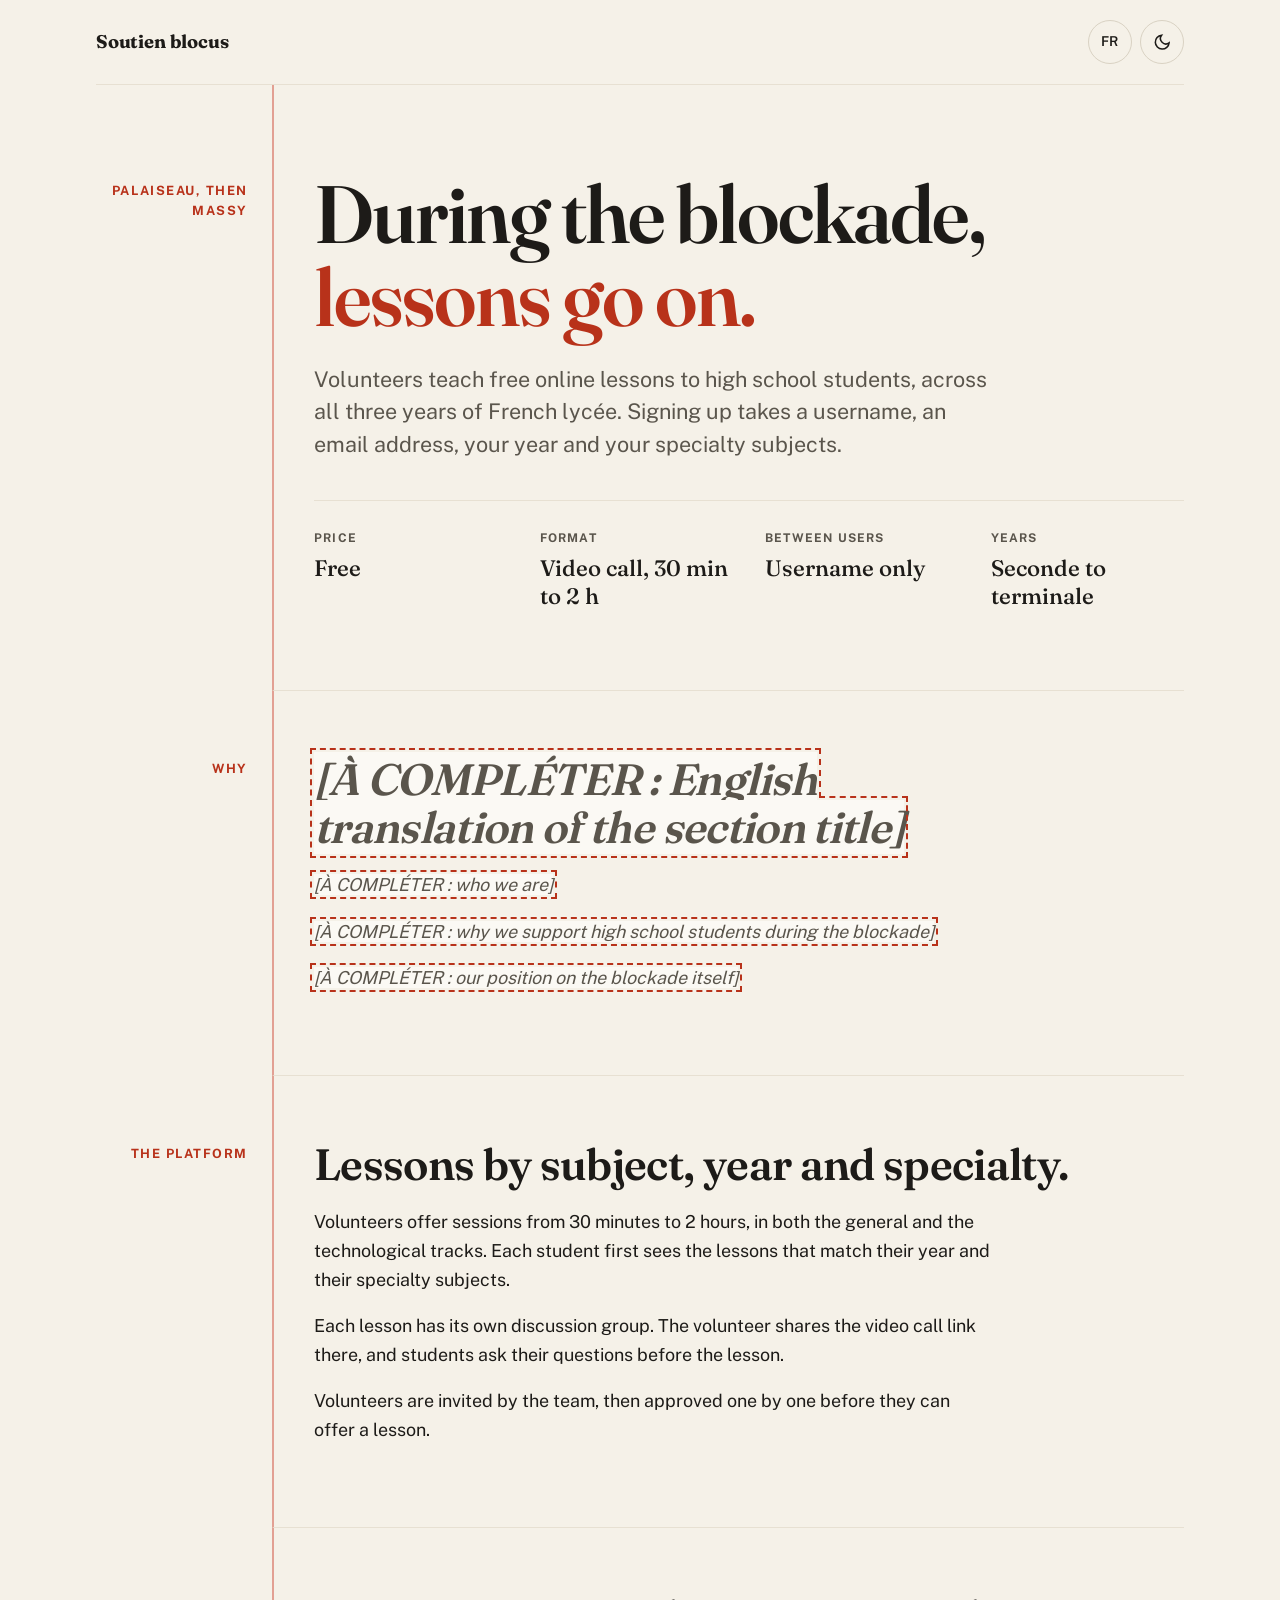
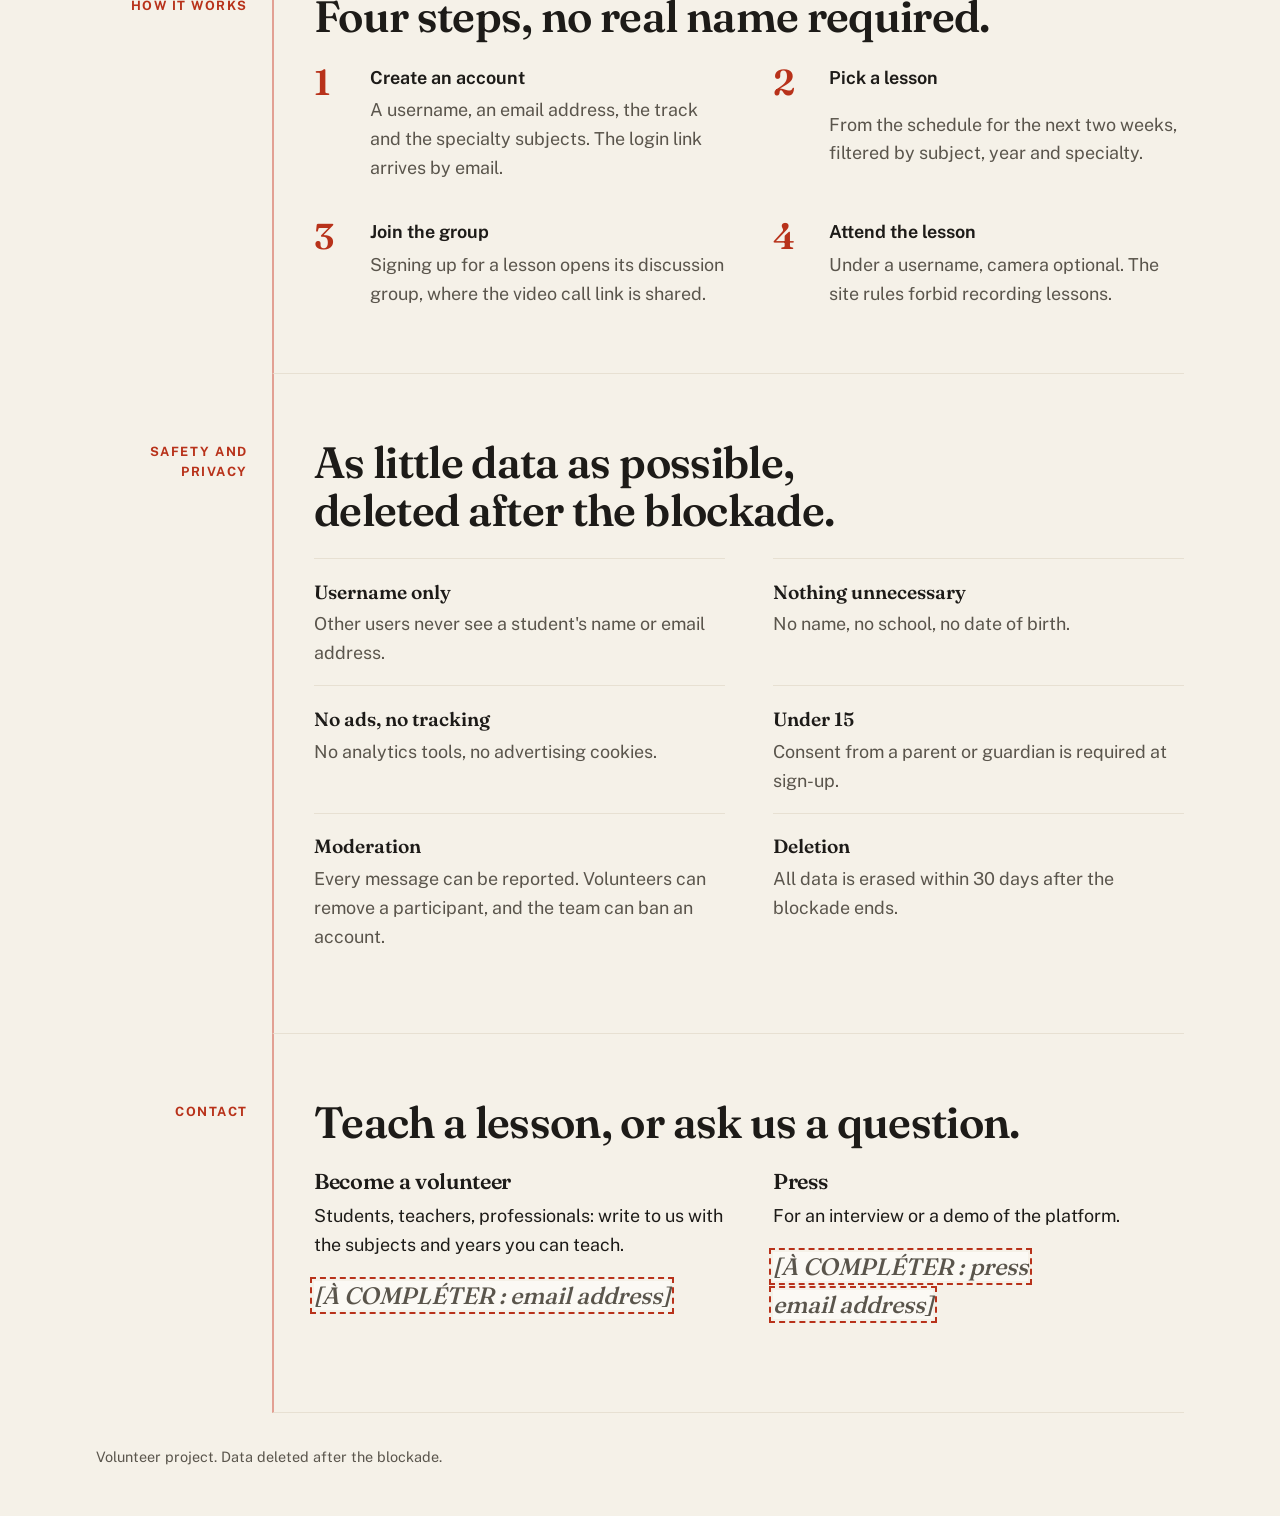
==== en/index.html @ eb9a7df7 "Vitrine : page d'accueil du soutien aux lycéens Co-Authored-By: Claude Opus 5.5 <noreply@anthropic.c" ====
<!doctype html>
<html lang="en">
<head>
  <meta charset="utf-8">
  <meta name="viewport" content="width=device-width, initial-scale=1">
  <meta name="color-scheme" content="light dark">
  <title>Soutien blocus · Free lessons for high school students</title>
  <meta name="description" content="Volunteers teach free online lessons to high school students during the school blockade.">
  <meta property="og:type" content="website">
  <meta property="og:title" content="During the blockade, lessons go on">
  <meta property="og:description" content="Volunteers teach free online lessons to high school students. Anonymous between users, no unnecessary data.">
  <meta property="og:locale" content="en_GB">
  <meta property="og:image" content="https://soutienlyceeblocus.github.io/cours-distanciel/og-en.png">
  <meta property="og:url" content="https://soutienlyceeblocus.github.io/cours-distanciel/en/index.html">
  <meta property="og:image:width" content="1200">
  <meta property="og:image:height" content="630">
  <meta property="og:image:alt" content="During the blockade, lessons go on. Free online lessons, anonymous between users.">
  <meta name="twitter:card" content="summary_large_image">
  <link rel="icon" href="../favicon.svg" type="image/svg+xml">
  <script src="../theme.js"></script>
  <link rel="stylesheet" href="../style.css">
  <link rel="alternate" hreflang="fr" href="../index.html">
</head>
<body>
  <a class="evitement" href="#contenu">Skip to content</a>
  <div class="page">
    <header class="entete">
      <a class="marque" href="index.html">Soutien blocus</a>
      <div class="outils">
        <a class="langue" href="../index.html" hreflang="fr" lang="fr" aria-label="Version française">FR</a>
        <button class="bouton-theme" id="bouton-theme" type="button" aria-pressed="false" aria-label="Dark theme" hidden>
          <svg class="icone-lune" viewBox="0 0 24 24" fill="none" stroke="currentColor" stroke-width="2" aria-hidden="true"><path d="M21 12.8A9 9 0 1 1 11.2 3a7 7 0 0 0 9.8 9.8z"/></svg>
          <svg class="icone-soleil" viewBox="0 0 24 24" fill="none" stroke="currentColor" stroke-width="2" aria-hidden="true"><circle cx="12" cy="12" r="4.5"/><path d="M12 1.5v3M12 19.5v3M1.5 12h3M19.5 12h3M4.6 4.6l2.1 2.1M17.3 17.3l2.1 2.1M4.6 19.4l2.1-2.1M17.3 6.7l2.1-2.1"/></svg>
        </button>
      </div>
    </header>

    <main id="contenu">
      <section class="bloc ouverture" aria-labelledby="titre">
        <p class="bloc__marge">Palaiseau, then Massy</p>
        <div class="bloc__contenu">
          <h1 id="titre">During the blockade, <em>lessons go on.</em></h1>
          <p class="chapeau">Volunteers teach free online lessons to high school students, across all three years of French lycée. Signing up takes a username, an email address, your year and your specialty subjects.</p>
          <dl class="faits">
            <div><dt>Price</dt><dd>Free</dd></div>
            <div><dt>Format</dt><dd>Video call, 30&nbsp;min to 2&nbsp;h</dd></div>
            <div><dt>Between users</dt><dd>Username only</dd></div>
            <div><dt>Years</dt><dd>Seconde to terminale</dd></div>
          </dl>
        </div>
      </section>

      <section class="bloc" id="pourquoi" aria-labelledby="titre-pourquoi">
        <p class="bloc__marge">Why</p>
        <div class="bloc__contenu">
          <h2 id="titre-pourquoi"><span class="a-completer">[À COMPLÉTER : English translation of the section title]</span></h2>
          <p><span class="a-completer">[À COMPLÉTER : who we are]</span></p>
          <p><span class="a-completer">[À COMPLÉTER : why we support high school students during the blockade]</span></p>
          <p><span class="a-completer">[À COMPLÉTER : our position on the blockade itself]</span></p>
        </div>
      </section>

      <section class="bloc" id="plateforme" aria-labelledby="titre-plateforme">
        <p class="bloc__marge">The platform</p>
        <div class="bloc__contenu">
          <h2 id="titre-plateforme">Lessons by subject, year and specialty.</h2>
          <p>Volunteers offer sessions from 30&nbsp;minutes to 2&nbsp;hours, in both the general and the technological tracks. Each student first sees the lessons that match their year and their specialty subjects.</p>
          <p>Each lesson has its own discussion group. The volunteer shares the video call link there, and students ask their questions before the lesson.</p>
          <p>Volunteers are invited by the team, then approved one by one before they can offer a lesson.</p>
        </div>
      </section>

      <section class="bloc" id="fonctionnement" aria-labelledby="titre-fonctionnement">
        <p class="bloc__marge">How it works</p>
        <div class="bloc__contenu">
          <h2 id="titre-fonctionnement">Four steps, no real name required.</h2>
          <ol class="etapes">
            <li><strong>Create an account</strong><span>A username, an email address, the track and the specialty subjects. The login link arrives by email.</span></li>
            <li><strong>Pick a lesson</strong><span>From the schedule for the next two weeks, filtered by subject, year and specialty.</span></li>
            <li><strong>Join the group</strong><span>Signing up for a lesson opens its discussion group, where the video call link is shared.</span></li>
            <li><strong>Attend the lesson</strong><span>Under a username, camera optional. The site rules forbid recording lessons.</span></li>
          </ol>
        </div>
      </section>

      <section class="bloc" id="securite" aria-labelledby="titre-securite">
        <p class="bloc__marge">Safety and privacy</p>
        <div class="bloc__contenu">
          <h2 id="titre-securite">As little data as possible, deleted after the blockade.</h2>
          <ul class="garanties">
            <li><strong>Username only</strong><span>Other users never see a student's name or email address.</span></li>
            <li><strong>Nothing unnecessary</strong><span>No name, no school, no date of birth.</span></li>
            <li><strong>No ads, no tracking</strong><span>No analytics tools, no advertising cookies.</span></li>
            <li><strong>Under 15</strong><span>Consent from a parent or guardian is required at sign-up.</span></li>
            <li><strong>Moderation</strong><span>Every message can be reported. Volunteers can remove a participant, and the team can ban an account.</span></li>
            <li><strong>Deletion</strong><span>All data is erased within 30&nbsp;days after the blockade ends.</span></li>
          </ul>
        </div>
      </section>

      <section class="bloc" id="contact" aria-labelledby="titre-contact">
        <p class="bloc__marge">Contact</p>
        <div class="bloc__contenu">
          <h2 id="titre-contact">Teach a lesson, or ask us a question.</h2>
          <div class="contacts">
            <div>
              <h3>Become a volunteer</h3>
              <p>Students, teachers, professionals: write to us with the subjects and years you can teach.</p>
              <p class="courriel"><span class="a-completer">[À COMPLÉTER : email address]</span></p>
            </div>
            <div>
              <h3>Press</h3>
              <p>For an interview or a demo of the platform.</p>
              <p class="courriel"><span class="a-completer">[À COMPLÉTER : press email address]</span></p>
            </div>
          </div>
        </div>
      </section>
    </main>

    <footer class="pied">
      <p>Volunteer project. Data deleted after the blockade.</p>
      <div class="acces" hidden>
        <a class="bouton" href="../inscription/index.html">Sign up</a>
        <a class="bouton bouton--discret" href="../lien-perdu/index.html">I already have a personal link</a>
      </div>
    </footer>
  </div>
</body>
</html>
---- style.css ----
/* Vitrine et plateforme : feuille commune.
   Couleurs uniquement par variables, définies dans les trois blocs de thème ci-dessous. */

@font-face {
  font-family: "Fraunces";
  src: url("fonts/fraunces.woff2") format("woff2");
  font-weight: 100 900;
  font-style: normal;
  font-display: swap;
}

@font-face {
  font-family: "Public Sans";
  src: url("fonts/public-sans.woff2") format("woff2");
  font-weight: 100 900;
  font-style: normal;
  font-display: swap;
}

/* Thème clair : papier et stylo rouge */
:root {
  color-scheme: light dark;
  --fond: #f5f1e8;
  --fond-carte: #fbf9f4;
  --texte: #1d1b18;
  --texte-doux: #5a554c;
  --accent: #b8321a;
  --accent-texte: #ffffff;
  --bordure: #d9d2c3;
  --trait: #e7e0d2;
  --marge: #e2a093;
  --focus: #1d4ed8;

  --police-titre: "Fraunces", ui-serif, Georgia, "Times New Roman", serif;
  --police-texte: "Public Sans", system-ui, -apple-system, "Segoe UI", Roboto, sans-serif;
  --largeur: 74rem;
  --gouttiere: clamp(1rem, 4vw, 3rem);
  --colonne-marge: 11rem;
}

/* Thème sombre : suit le système sauf choix explicite du thème clair */
@media (prefers-color-scheme: dark) {
  :root:not([data-theme="clair"]) {
    --fond: #151412;
    --fond-carte: #1d1c19;
    --texte: #ede8de;
    --texte-doux: #a9a296;
    --accent: #ff7a5c;
    --accent-texte: #1a0d08;
    --bordure: #3a362f;
    --trait: #2a2824;
    --marge: #6b2e24;
    --focus: #8ab4ff;
  }
}

:root[data-theme="sombre"] {
  --fond: #151412;
  --fond-carte: #1d1c19;
  --texte: #ede8de;
  --texte-doux: #a9a296;
  --accent: #ff7a5c;
  --accent-texte: #1a0d08;
  --bordure: #3a362f;
  --trait: #2a2824;
  --marge: #6b2e24;
  --focus: #8ab4ff;
}

:root[data-theme="clair"] {
  color-scheme: light;
}

:root[data-theme="sombre"] {
  color-scheme: dark;
}

/* Base */

*,
*::before,
*::after {
  box-sizing: border-box;
}

html {
  -webkit-text-size-adjust: 100%;
  text-size-adjust: 100%;
}

@media (prefers-reduced-motion: no-preference) {
  html {
    scroll-behavior: smooth;
  }
}

body {
  margin: 0;
  background: var(--fond);
  color: var(--texte);
  font-family: var(--police-texte);
  font-size: clamp(1rem, 0.96rem + 0.2vw, 1.125rem);
  line-height: 1.6;
  font-feature-settings: "kern";
  text-rendering: optimizeLegibility;
}

p,
li,
dd,
a {
  overflow-wrap: anywhere;
}

h1,
h2,
h3 {
  font-family: var(--police-titre);
  font-optical-sizing: auto;
  font-weight: 600;
  line-height: 1.1;
  letter-spacing: -0.015em;
  margin: 0;
  text-wrap: balance;
}

p {
  margin: 0 0 1em;
  max-width: 38em;
  text-wrap: pretty;
}

a {
  color: var(--accent);
  text-decoration-thickness: 1px;
  text-underline-offset: 0.2em;
}

a:hover {
  text-decoration-thickness: 2px;
}

:focus-visible {
  outline: 3px solid var(--focus);
  outline-offset: 3px;
  border-radius: 2px;
}

::selection {
  background: var(--accent);
  color: var(--accent-texte);
}

.evitement {
  position: absolute;
  left: var(--gouttiere);
  top: -4rem;
  padding: 0.5rem 1rem;
  background: var(--texte);
  color: var(--fond);
  z-index: 10;
}

.evitement:focus {
  top: 0.75rem;
}

.page {
  max-width: var(--largeur);
  margin: 0 auto;
  padding: 0 var(--gouttiere);
}

/* En-tête */

.entete {
  display: flex;
  align-items: center;
  justify-content: space-between;
  gap: 1rem;
  padding: 1.25rem 0;
  border-bottom: 1px solid var(--trait);
}

.marque {
  font-family: var(--police-titre);
  font-weight: 700;
  font-size: 1.15rem;
  letter-spacing: -0.01em;
  color: var(--texte);
  text-decoration: none;
}

.outils {
  display: flex;
  align-items: center;
  gap: 0.5rem;
}

.langue,
.bouton-theme {
  display: inline-flex;
  align-items: center;
  justify-content: center;
  min-width: 2.75rem;
  height: 2.75rem;
  padding: 0 0.75rem;
  border: 1px solid var(--bordure);
  border-radius: 999px;
  background: transparent;
  color: var(--texte);
  font: 600 0.85rem/1 var(--police-texte);
  letter-spacing: 0.04em;
  text-decoration: none;
  cursor: pointer;
}

.langue:hover,
.bouton-theme:hover {
  border-color: var(--texte);
}

.bouton-theme {
  padding: 0;
}

.bouton-theme svg {
  width: 1.15rem;
  height: 1.15rem;
}

.bouton-theme .icone-soleil {
  display: none;
}

.bouton-theme[aria-pressed="true"] .icone-soleil {
  display: block;
}

.bouton-theme[aria-pressed="true"] .icone-lune {
  display: none;
}

/* Sections en « copie double » : le titre dans la marge, le texte à droite du trait rouge */

.bloc {
  display: grid;
  grid-template-columns: 1fr;
}

.bloc__marge {
  padding-top: 2.5rem;
  color: var(--accent);
  font-size: 0.8rem;
  font-weight: 700;
  letter-spacing: 0.12em;
  text-transform: uppercase;
}

.bloc__contenu {
  padding: 0.75rem 0 2.75rem;
  border-bottom: 1px solid var(--trait);
}

@media (min-width: 56rem) {
  .bloc {
    grid-template-columns: var(--colonne-marge) 1fr;
  }

  .bloc__marge {
    padding: 4.25rem 1.5rem 0 0;
    text-align: right;
  }

  .bloc__contenu {
    padding: 4rem 0 4rem 2.5rem;
    border-left: 2px solid var(--marge);
  }
}

.bloc h2 {
  font-size: clamp(1.75rem, 1.3rem + 1.8vw, 2.75rem);
  margin-bottom: 1.25rem;
  max-width: 18em;
}

/* Ouverture */

.ouverture .bloc__contenu {
  padding-top: 1.5rem;
}

@media (min-width: 56rem) {
  .ouverture .bloc__contenu {
    padding-top: 5.5rem;
    padding-bottom: 5rem;
  }

  .ouverture .bloc__marge {
    padding-top: 6rem;
  }
}

.ouverture h1 {
  font-size: clamp(2.4rem, 1.4rem + 4.6vw, 5.25rem);
  line-height: 1.02;
  letter-spacing: -0.025em;
  max-width: 13em;
  margin-bottom: 1.5rem;
}

.ouverture h1 em {
  font-style: normal;
  color: var(--accent);
}

.chapeau {
  font-size: clamp(1.1rem, 1rem + 0.5vw, 1.35rem);
  line-height: 1.5;
  color: var(--texte-doux);
  max-width: 32em;
}

.faits {
  display: grid;
  grid-template-columns: repeat(2, minmax(0, 1fr));
  gap: 1.5rem 2rem;
  margin: 2.5rem 0 0;
  padding: 1.75rem 0 0;
  border-top: 1px solid var(--trait);
}

@media (min-width: 44rem) {
  .faits {
    grid-template-columns: repeat(4, minmax(0, 1fr));
  }
}

.faits dt {
  font-size: 0.75rem;
  font-weight: 700;
  letter-spacing: 0.1em;
  text-transform: uppercase;
  color: var(--texte-doux);
  margin-bottom: 0.35rem;
}

.faits dd {
  margin: 0;
  font-family: var(--police-titre);
  font-size: clamp(1.15rem, 1rem + 0.5vw, 1.4rem);
  font-weight: 500;
  line-height: 1.25;
}

/* Étapes */

.etapes {
  list-style: none;
  counter-reset: etape;
  margin: 1.5rem 0 0;
  padding: 0;
  display: grid;
  gap: 1.75rem;
}

@media (min-width: 44rem) {
  .etapes {
    grid-template-columns: repeat(2, minmax(0, 1fr));
    gap: 2.25rem 3rem;
  }
}

.etapes li {
  counter-increment: etape;
  display: grid;
  grid-template-columns: 2.75rem 1fr;
  gap: 0.25rem 0.75rem;
}

.etapes li::before {
  content: counter(etape);
  grid-row: span 2;
  font-family: var(--police-titre);
  font-size: 2.25rem;
  font-weight: 600;
  line-height: 1;
  color: var(--accent);
}

.etapes strong {
  display: block;
  font-weight: 650;
}

.etapes span {
  color: var(--texte-doux);
}

/* Garanties */

.garanties {
  list-style: none;
  margin: 1.5rem 0 0;
  padding: 0;
  display: grid;
  gap: 0;
}

@media (min-width: 44rem) {
  .garanties {
    grid-template-columns: repeat(2, minmax(0, 1fr));
    column-gap: 3rem;
  }
}

.garanties li {
  padding: 1.1rem 0;
  border-top: 1px solid var(--trait);
}

.garanties strong {
  display: block;
  font-family: var(--police-titre);
  font-size: 1.2rem;
  font-weight: 600;
  margin-bottom: 0.2rem;
}

.garanties span {
  color: var(--texte-doux);
}

/* Contact */

.contacts {
  display: grid;
  gap: 2rem;
  margin-top: 1.5rem;
}

@media (min-width: 44rem) {
  .contacts {
    grid-template-columns: repeat(2, minmax(0, 1fr));
    gap: 3rem;
  }
}

.contacts h3 {
  font-size: 1.35rem;
  margin-bottom: 0.5rem;
}

.courriel {
  font-family: var(--police-titre);
  font-size: clamp(1.15rem, 1rem + 0.6vw, 1.5rem);
  font-weight: 500;
}

/* Pied de page */

.pied {
  display: flex;
  flex-wrap: wrap;
  align-items: center;
  justify-content: space-between;
  gap: 1rem 2rem;
  padding: 2rem 0 3rem;
  color: var(--texte-doux);
  font-size: 0.9rem;
}

.pied p {
  margin: 0;
}

.acces {
  display: flex;
  flex-wrap: wrap;
  gap: 0.75rem;
}

.bouton {
  display: inline-flex;
  align-items: center;
  min-height: 2.75rem;
  padding: 0 1.25rem;
  border-radius: 999px;
  border: 1px solid var(--accent);
  background: var(--accent);
  color: var(--accent-texte);
  font-weight: 650;
  text-decoration: none;
}

.bouton--discret {
  background: transparent;
  color: var(--accent);
}

/* Texte provisoire, à remplacer avant publication */

.a-completer {
  outline: 2px dashed var(--accent);
  outline-offset: 2px;
  background: var(--fond-carte);
  color: var(--texte-doux);
  font-style: italic;
}

[hidden] {
  display: none !important;
}
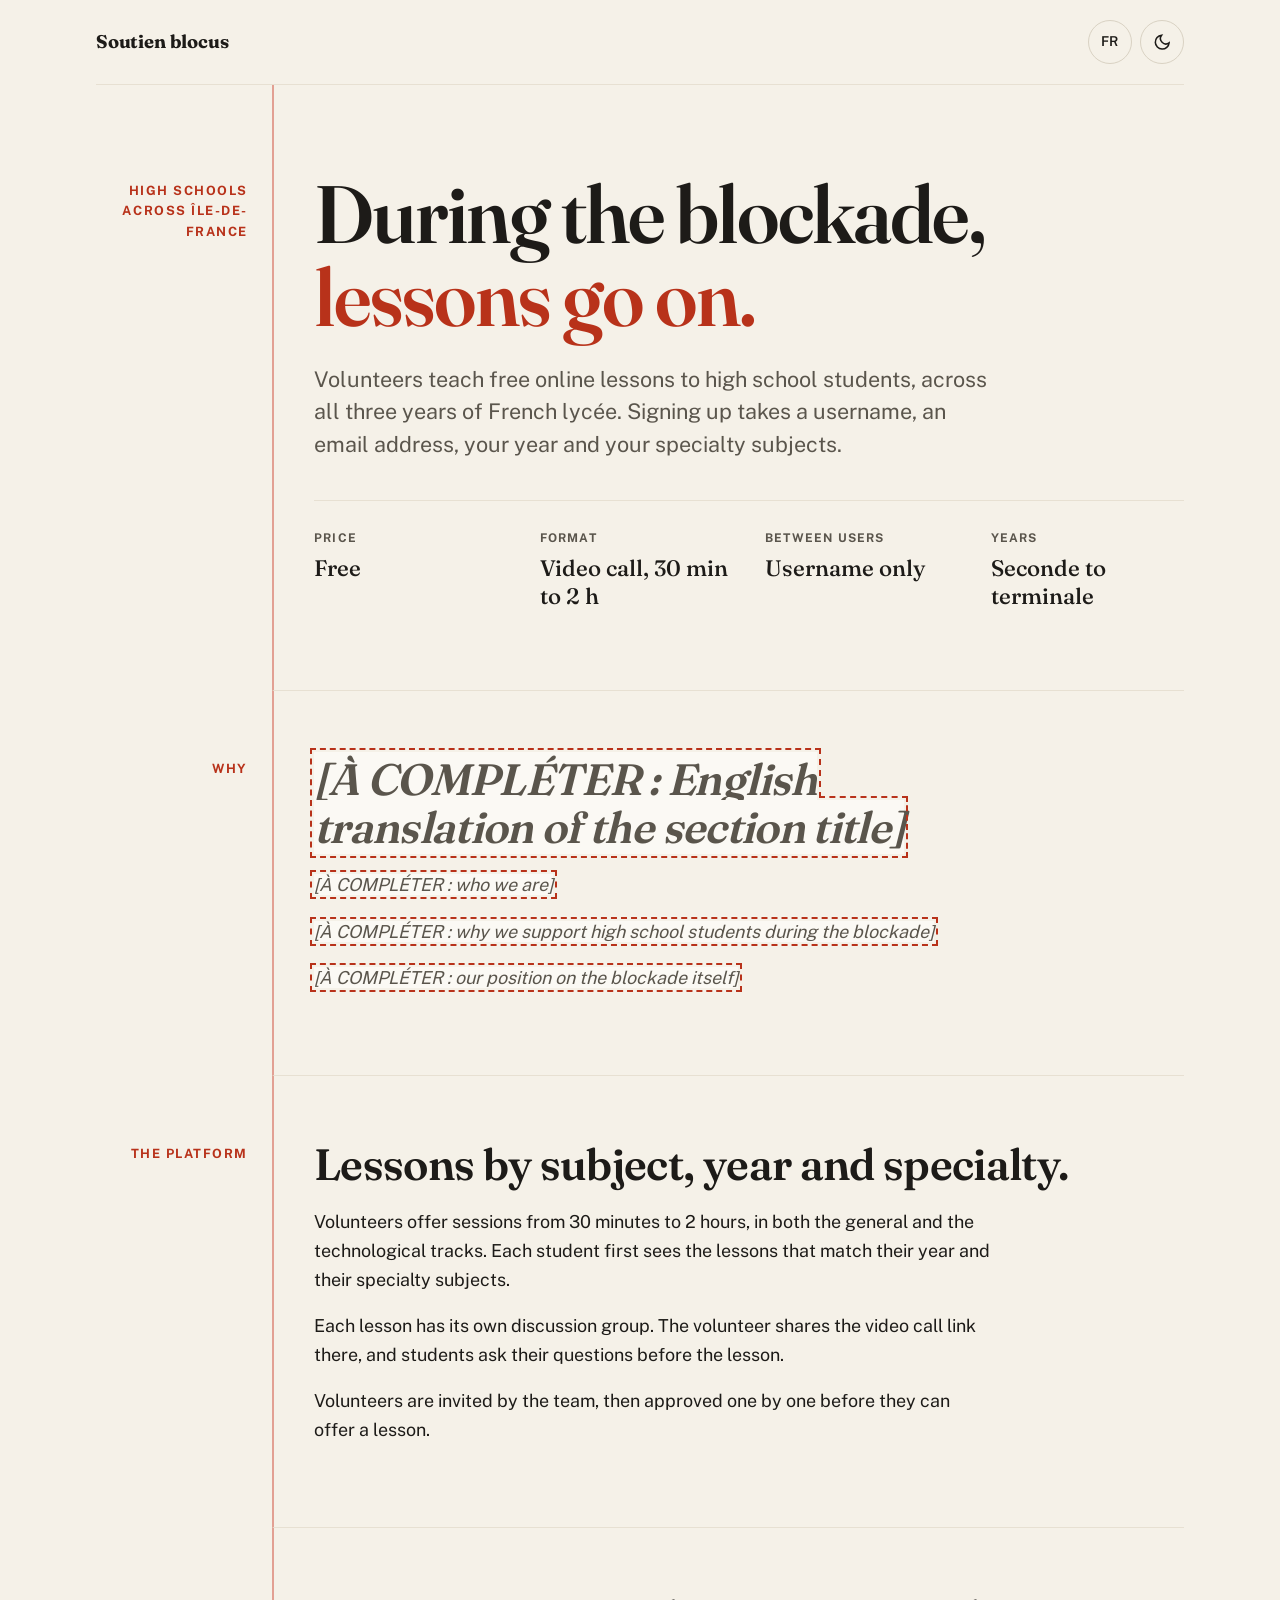
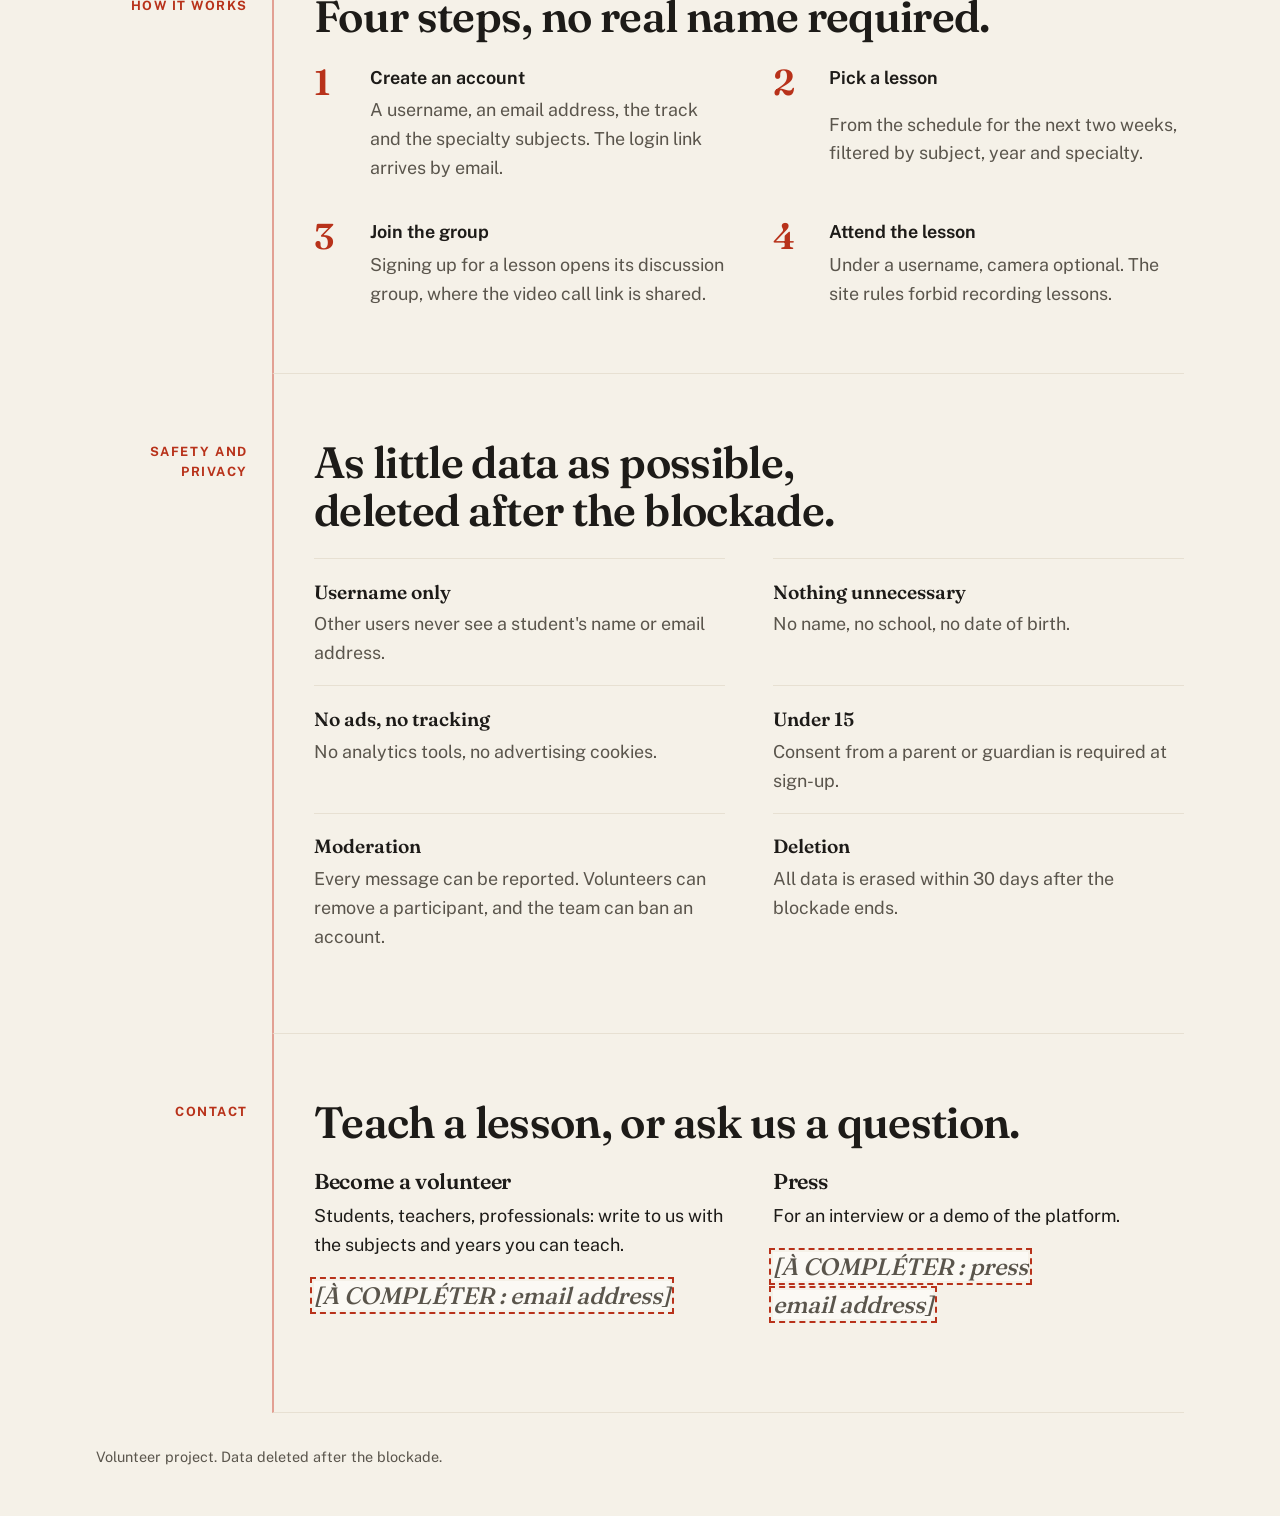
==== commit 4538f275: "Vitrine : ouverture à tous les lycées d'Île-de-France Co-Authored-By: Claude Opus 5.5 <noreply@anthr" ====
--- a/en/index.html
+++ b/en/index.html
@@ -37,7 +37,7 @@
 
     <main id="contenu">
       <section class="bloc ouverture" aria-labelledby="titre">
-        <p class="bloc__marge">Palaiseau, then Massy</p>
+        <p class="bloc__marge">High schools across Île-de-France</p>
         <div class="bloc__contenu">
           <h1 id="titre">During the blockade, <em>lessons go on.</em></h1>
           <p class="chapeau">Volunteers teach free online lessons to high school students, across all three years of French lycée. Signing up takes a username, an email address, your year and your specialty subjects.</p>
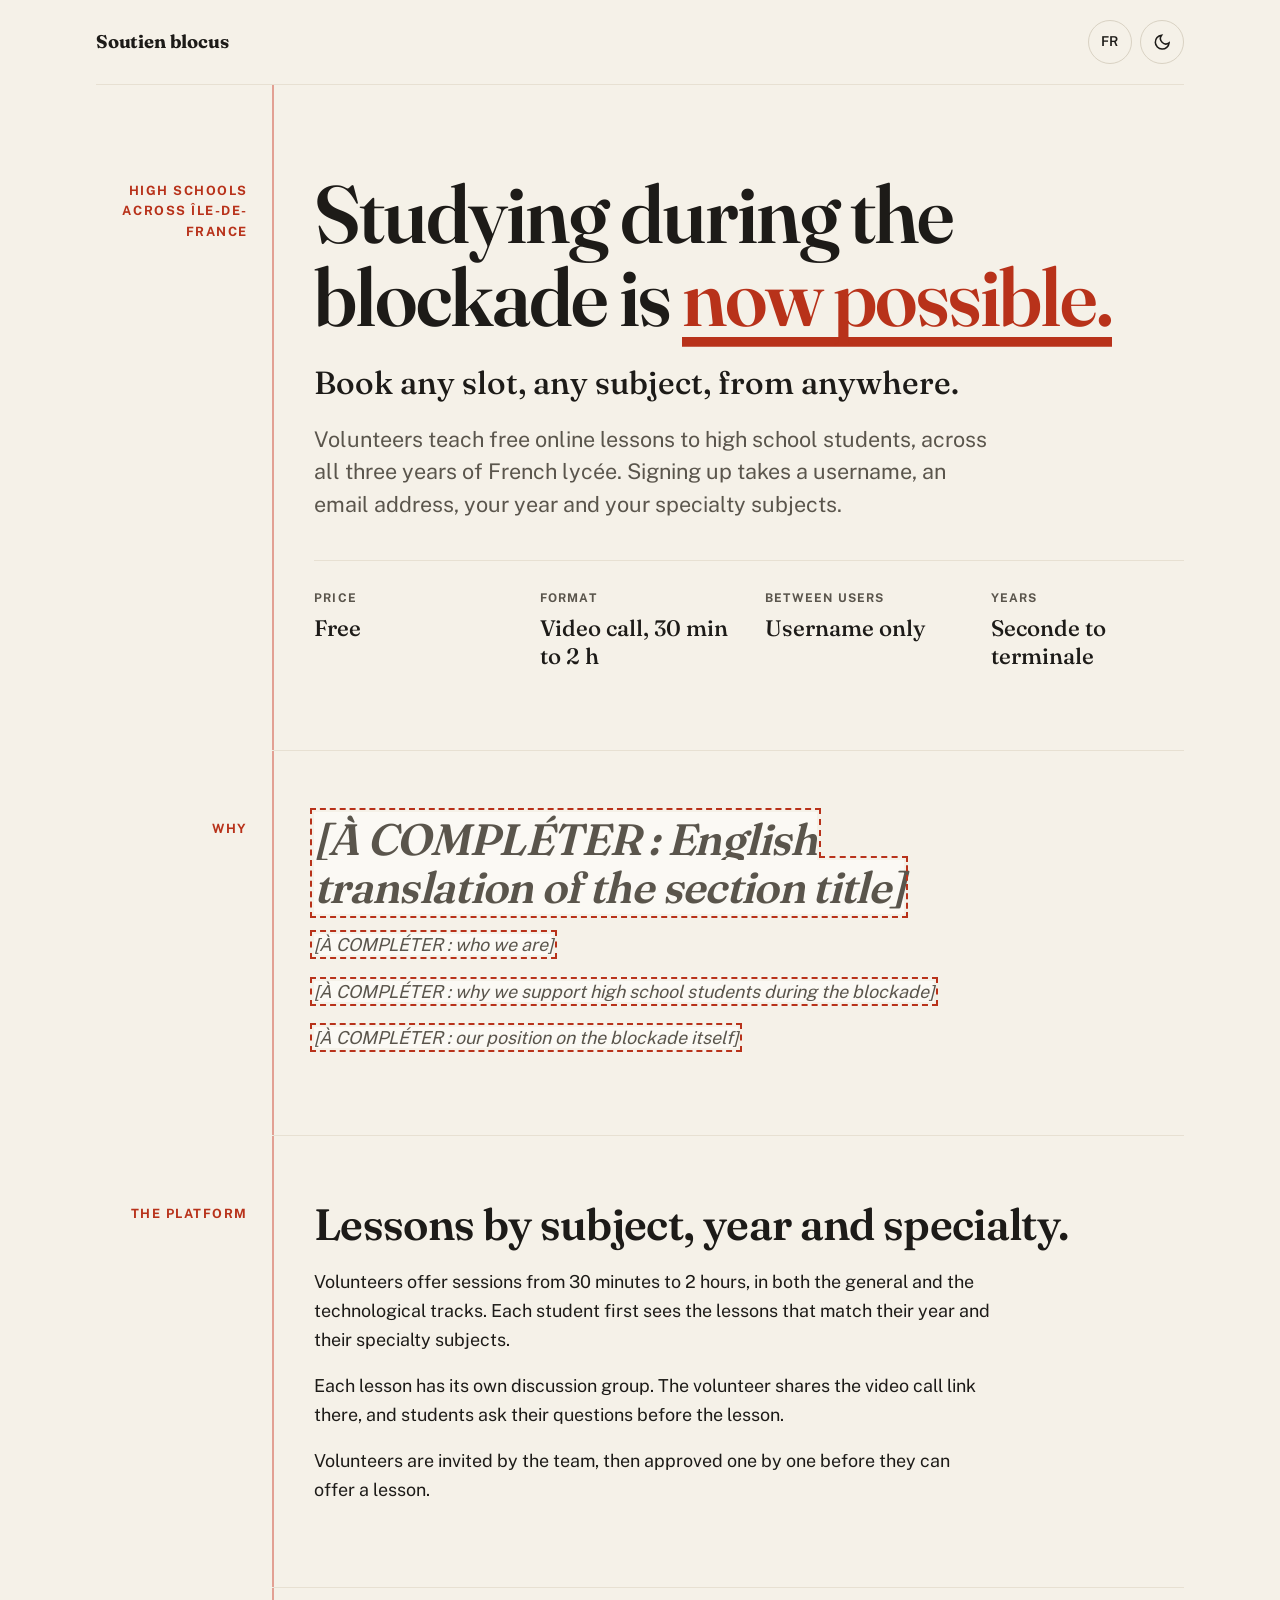
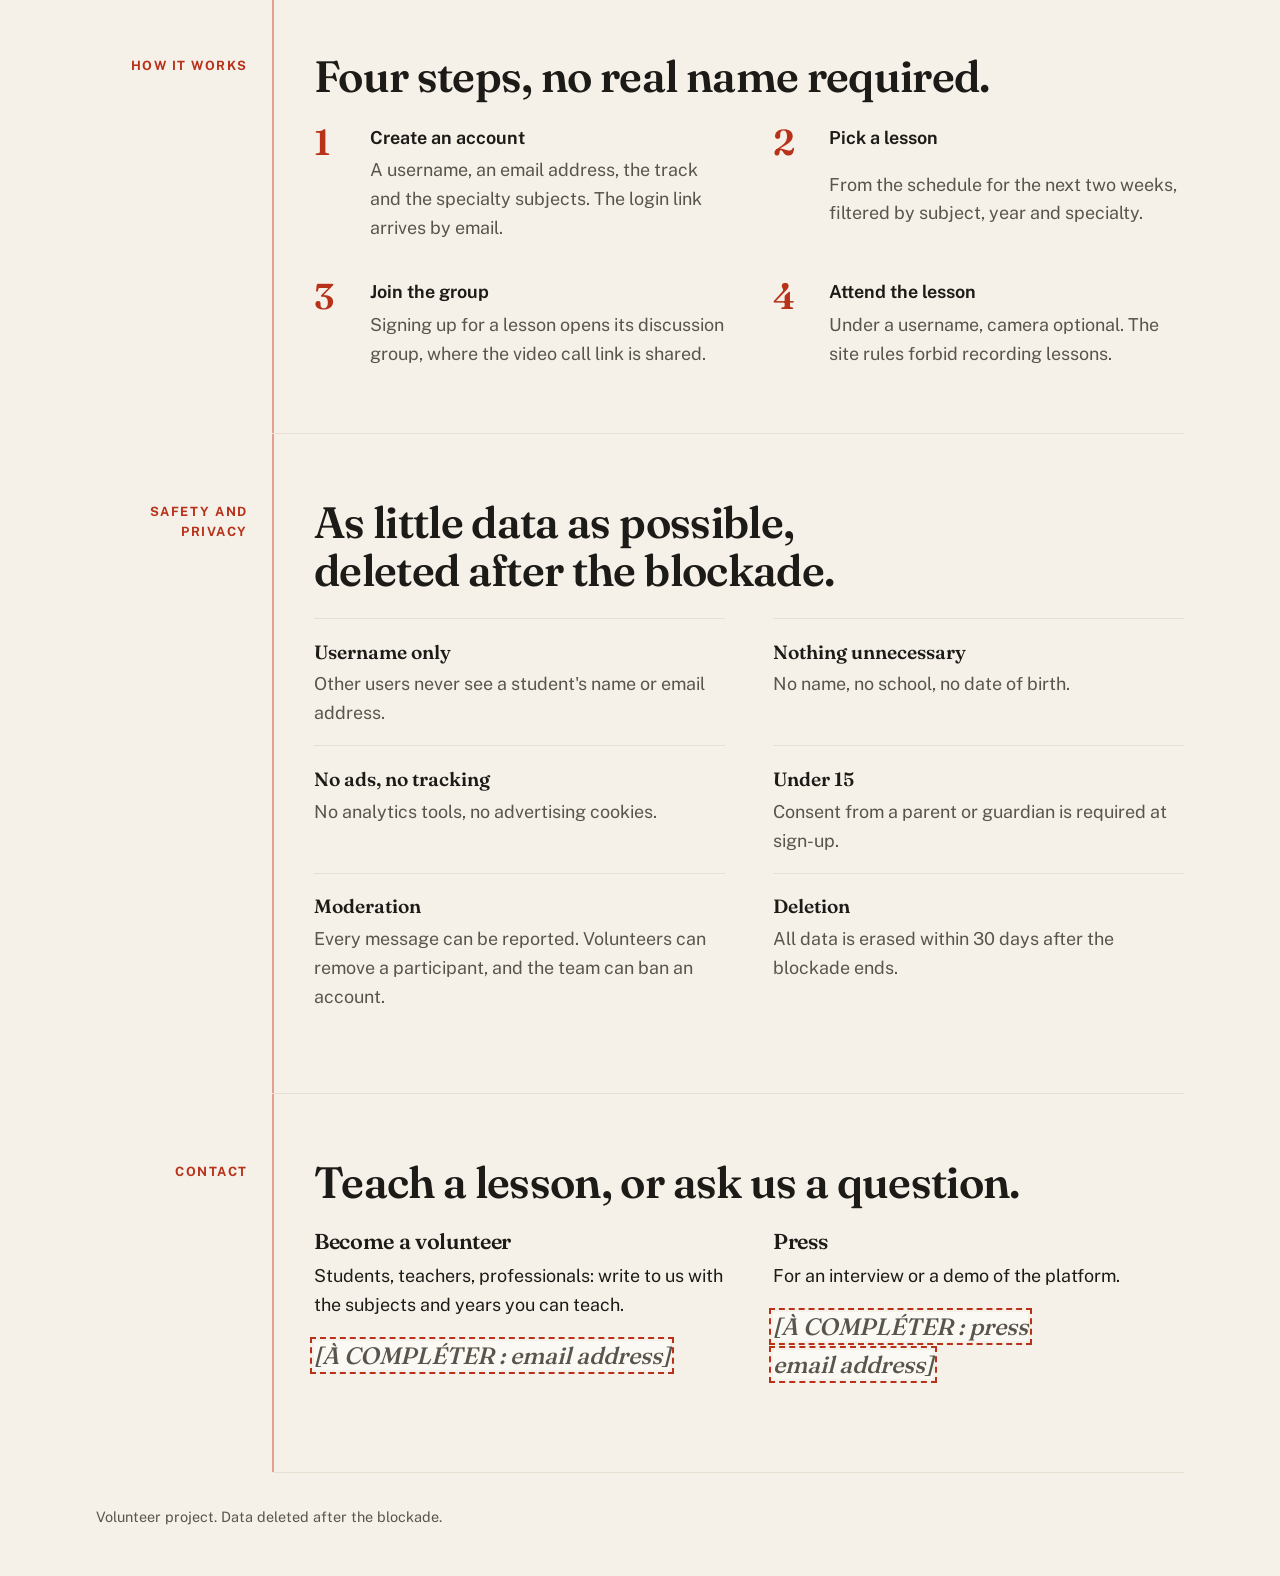
==== commit 3b5ec037: "Vitrine : nouvelle accroche et animations Co-Authored-By: Claude Sonnet 5.5 <noreply@anthropic.com>" ====
--- a/en/index.html
+++ b/en/index.html
@@ -7,17 +7,18 @@
   <title>Soutien blocus · Free lessons for high school students</title>
   <meta name="description" content="Volunteers teach free online lessons to high school students during the school blockade.">
   <meta property="og:type" content="website">
-  <meta property="og:title" content="During the blockade, lessons go on">
+  <meta property="og:title" content="Studying during the blockade is now possible">
   <meta property="og:description" content="Volunteers teach free online lessons to high school students. Anonymous between users, no unnecessary data.">
   <meta property="og:locale" content="en_GB">
   <meta property="og:image" content="https://soutienlyceeblocus.github.io/cours-distanciel/og-en.png">
   <meta property="og:url" content="https://soutienlyceeblocus.github.io/cours-distanciel/en/index.html">
   <meta property="og:image:width" content="1200">
   <meta property="og:image:height" content="630">
-  <meta property="og:image:alt" content="During the blockade, lessons go on. Free online lessons, anonymous between users.">
+  <meta property="og:image:alt" content="Studying during the blockade is now possible. Free online lessons, anonymous between users.">
   <meta name="twitter:card" content="summary_large_image">
   <link rel="icon" href="../favicon.svg" type="image/svg+xml">
   <script src="../theme.js"></script>
+  <script src="../animations.js" defer></script>
   <link rel="stylesheet" href="../style.css">
   <link rel="alternate" hreflang="fr" href="../index.html">
 </head>
@@ -39,7 +40,8 @@
       <section class="bloc ouverture" aria-labelledby="titre">
         <p class="bloc__marge">High schools across Île-de-France</p>
         <div class="bloc__contenu">
-          <h1 id="titre">During the blockade, <em>lessons go on.</em></h1>
+          <h1 id="titre">Studying during the blockade is <em>now possible.</em></h1>
+          <p class="accroche">Book any slot, any subject, from anywhere.</p>
           <p class="chapeau">Volunteers teach free online lessons to high school students, across all three years of French lycée. Signing up takes a username, an email address, your year and your specialty subjects.</p>
           <dl class="faits">
             <div><dt>Price</dt><dd>Free</dd></div>
--- a/style.css
+++ b/style.css
@@ -511,3 +511,75 @@
 [hidden] {
   display: none !important;
 }
+
+/* Animations : désactivées si l'utilisateur demande de réduire les mouvements */
+
+.accroche {
+  font-family: var(--police-titre);
+  font-size: clamp(1.3rem, 1rem + 1.6vw, 2rem);
+  font-weight: 500;
+  line-height: 1.25;
+  max-width: 24em;
+  margin-bottom: 1.25rem;
+}
+
+@media (prefers-reduced-motion: no-preference) {
+  @keyframes monte {
+    from { opacity: 0; transform: translateY(1.5rem); }
+    to { opacity: 1; transform: none; }
+  }
+
+  @keyframes trace {
+    from { transform: scaleY(0); }
+    to { transform: scaleY(1); }
+  }
+
+  @keyframes souligne {
+    from { background-size: 0 0.12em; }
+    to { background-size: 100% 0.12em; }
+  }
+
+  .ouverture h1 { animation: monte 0.9s cubic-bezier(0.2, 0.7, 0.2, 1) both; }
+  .ouverture .accroche { animation: monte 0.9s 0.2s cubic-bezier(0.2, 0.7, 0.2, 1) both; }
+  .ouverture .chapeau { animation: monte 0.9s 0.35s cubic-bezier(0.2, 0.7, 0.2, 1) both; }
+  .ouverture .faits { animation: monte 0.9s 0.5s cubic-bezier(0.2, 0.7, 0.2, 1) both; }
+  .ouverture .bloc__marge { animation: monte 0.9s 0.1s both; }
+
+  .ouverture h1 em {
+    background: linear-gradient(var(--accent), var(--accent)) no-repeat 0 100% / 100% 0.12em;
+    animation: souligne 1s 0.9s cubic-bezier(0.2, 0.7, 0.2, 1) both;
+  }
+
+  @media (min-width: 56rem) {
+    .bloc__contenu { position: relative; border-left-color: transparent; }
+    .bloc__contenu::before {
+      content: "";
+      position: absolute;
+      left: -2px;
+      top: 0;
+      bottom: 0;
+      width: 2px;
+      background: var(--marge);
+      transform-origin: top;
+      animation: trace 1.1s cubic-bezier(0.2, 0.7, 0.2, 1) both;
+    }
+  }
+
+  .apparait {
+    opacity: 0;
+    transform: translateY(1.25rem);
+    transition: opacity 0.7s ease, transform 0.7s cubic-bezier(0.2, 0.7, 0.2, 1);
+  }
+
+  .apparait.visible {
+    opacity: 1;
+    transform: none;
+  }
+
+  .etapes li:nth-child(2), .garanties li:nth-child(2), .contacts > div:nth-child(2) { transition-delay: 0.1s; }
+  .etapes li:nth-child(3), .garanties li:nth-child(3) { transition-delay: 0.2s; }
+  .etapes li:nth-child(4), .garanties li:nth-child(4) { transition-delay: 0.3s; }
+
+  .bouton, .langue, .bouton-theme { transition: transform 0.15s ease, border-color 0.15s ease; }
+  .bouton:hover { transform: translateY(-2px); }
+}
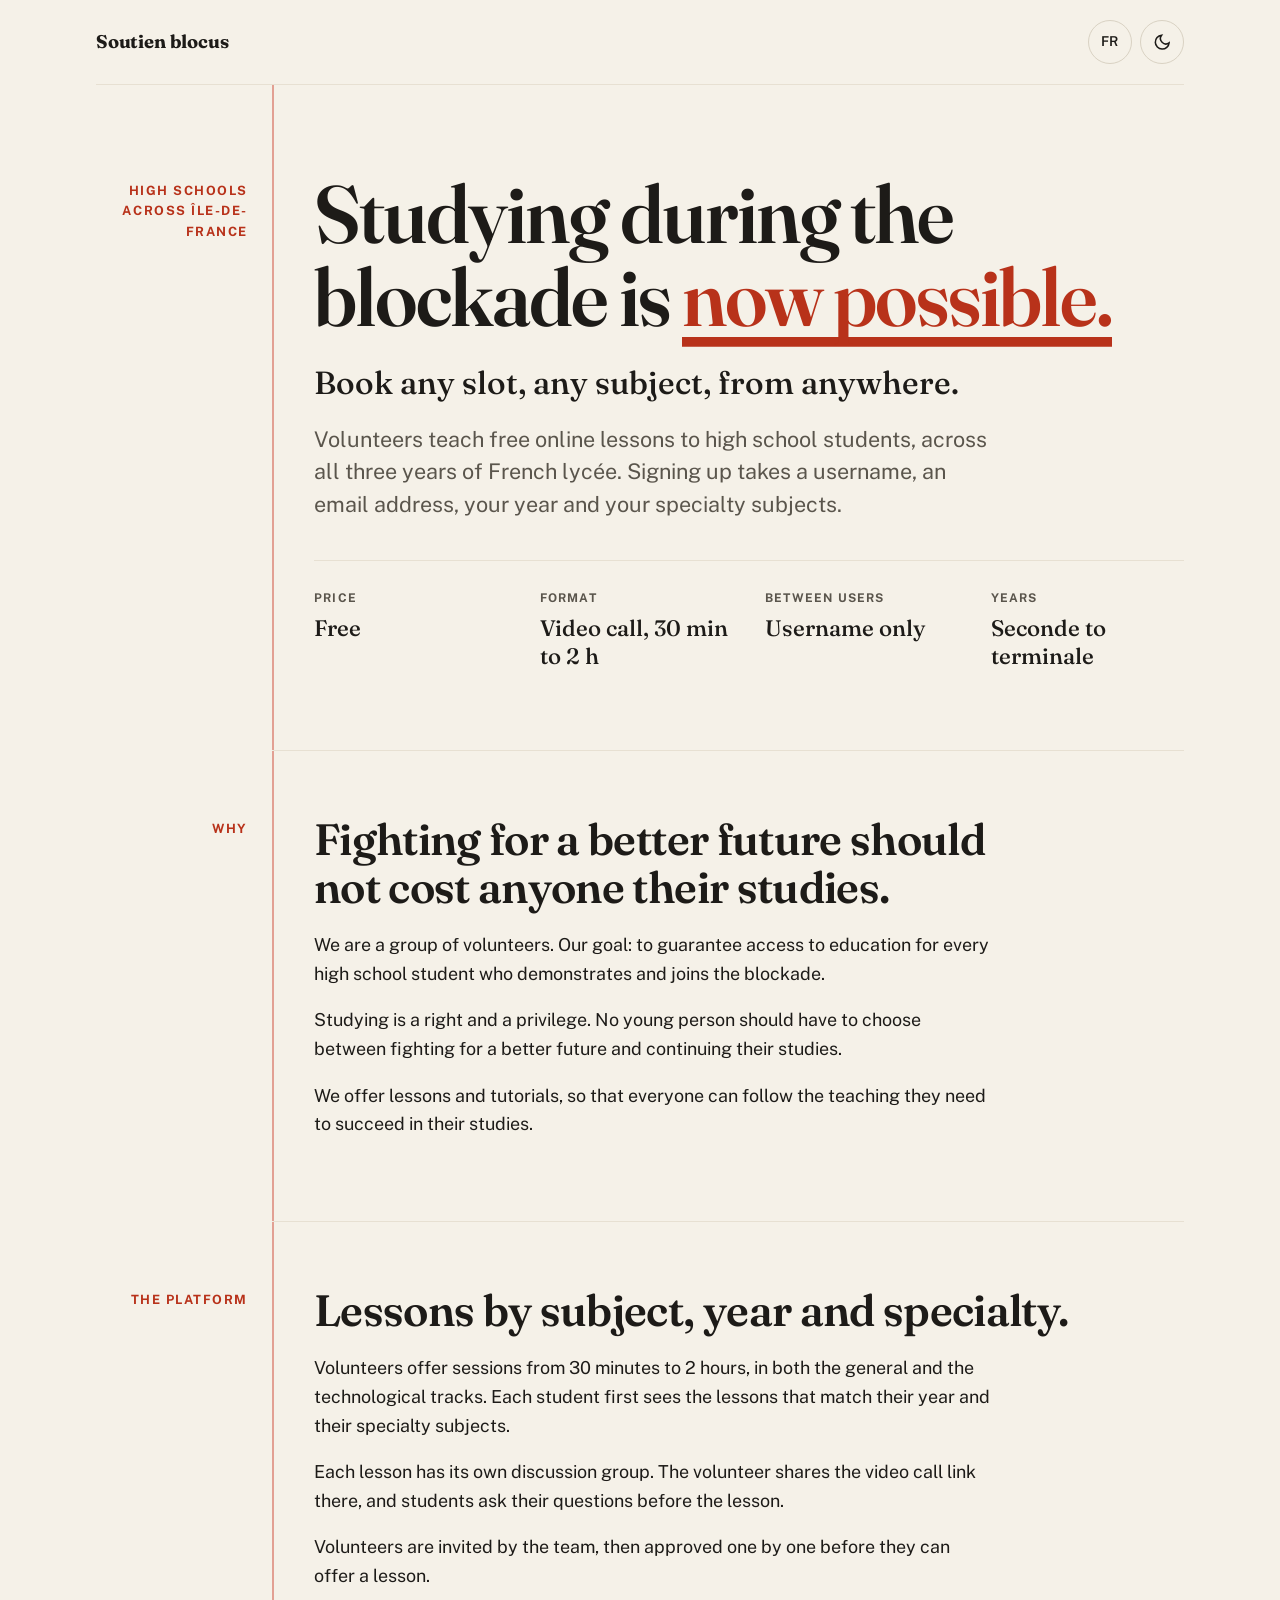
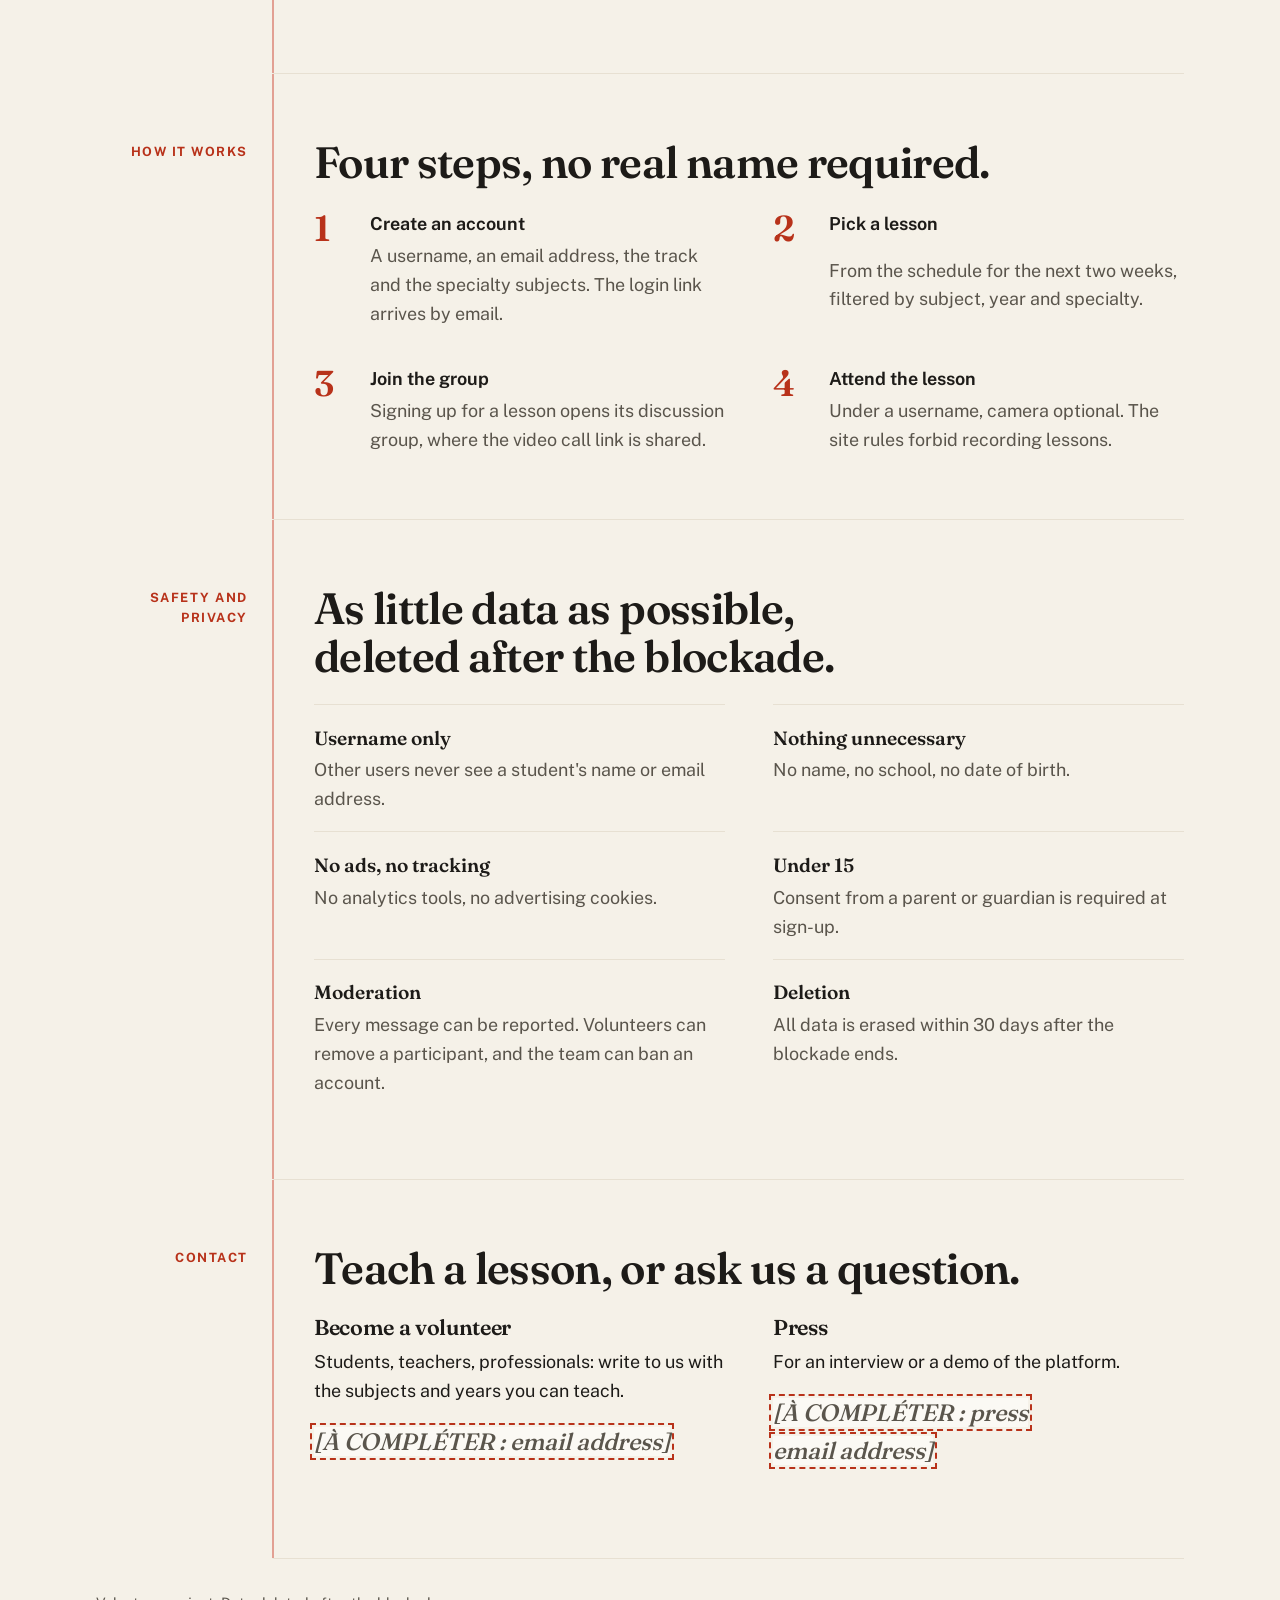
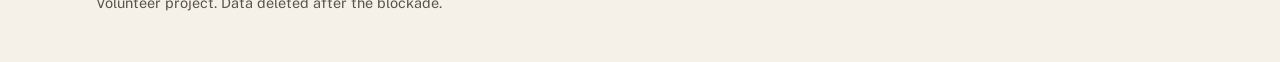
==== commit 6d9a55ef: "Vitrine : section Pourquoi Co-Authored-By: Claude Sonnet 5.5 <noreply@anthropic.com>" ====
--- a/en/index.html
+++ b/en/index.html
@@ -55,10 +55,10 @@
       <section class="bloc" id="pourquoi" aria-labelledby="titre-pourquoi">
         <p class="bloc__marge">Why</p>
         <div class="bloc__contenu">
-          <h2 id="titre-pourquoi"><span class="a-completer">[À COMPLÉTER : English translation of the section title]</span></h2>
-          <p><span class="a-completer">[À COMPLÉTER : who we are]</span></p>
-          <p><span class="a-completer">[À COMPLÉTER : why we support high school students during the blockade]</span></p>
-          <p><span class="a-completer">[À COMPLÉTER : our position on the blockade itself]</span></p>
+          <h2 id="titre-pourquoi">Fighting for a better future should not cost anyone their studies.</h2>
+          <p>We are a group of volunteers. Our goal: to guarantee access to education for every high school student who demonstrates and joins the blockade.</p>
+          <p>Studying is a right and a privilege. No young person should have to choose between fighting for a better future and continuing their studies.</p>
+          <p>We offer lessons and tutorials, so that everyone can follow the teaching they need to succeed in their studies.</p>
         </div>
       </section>
 
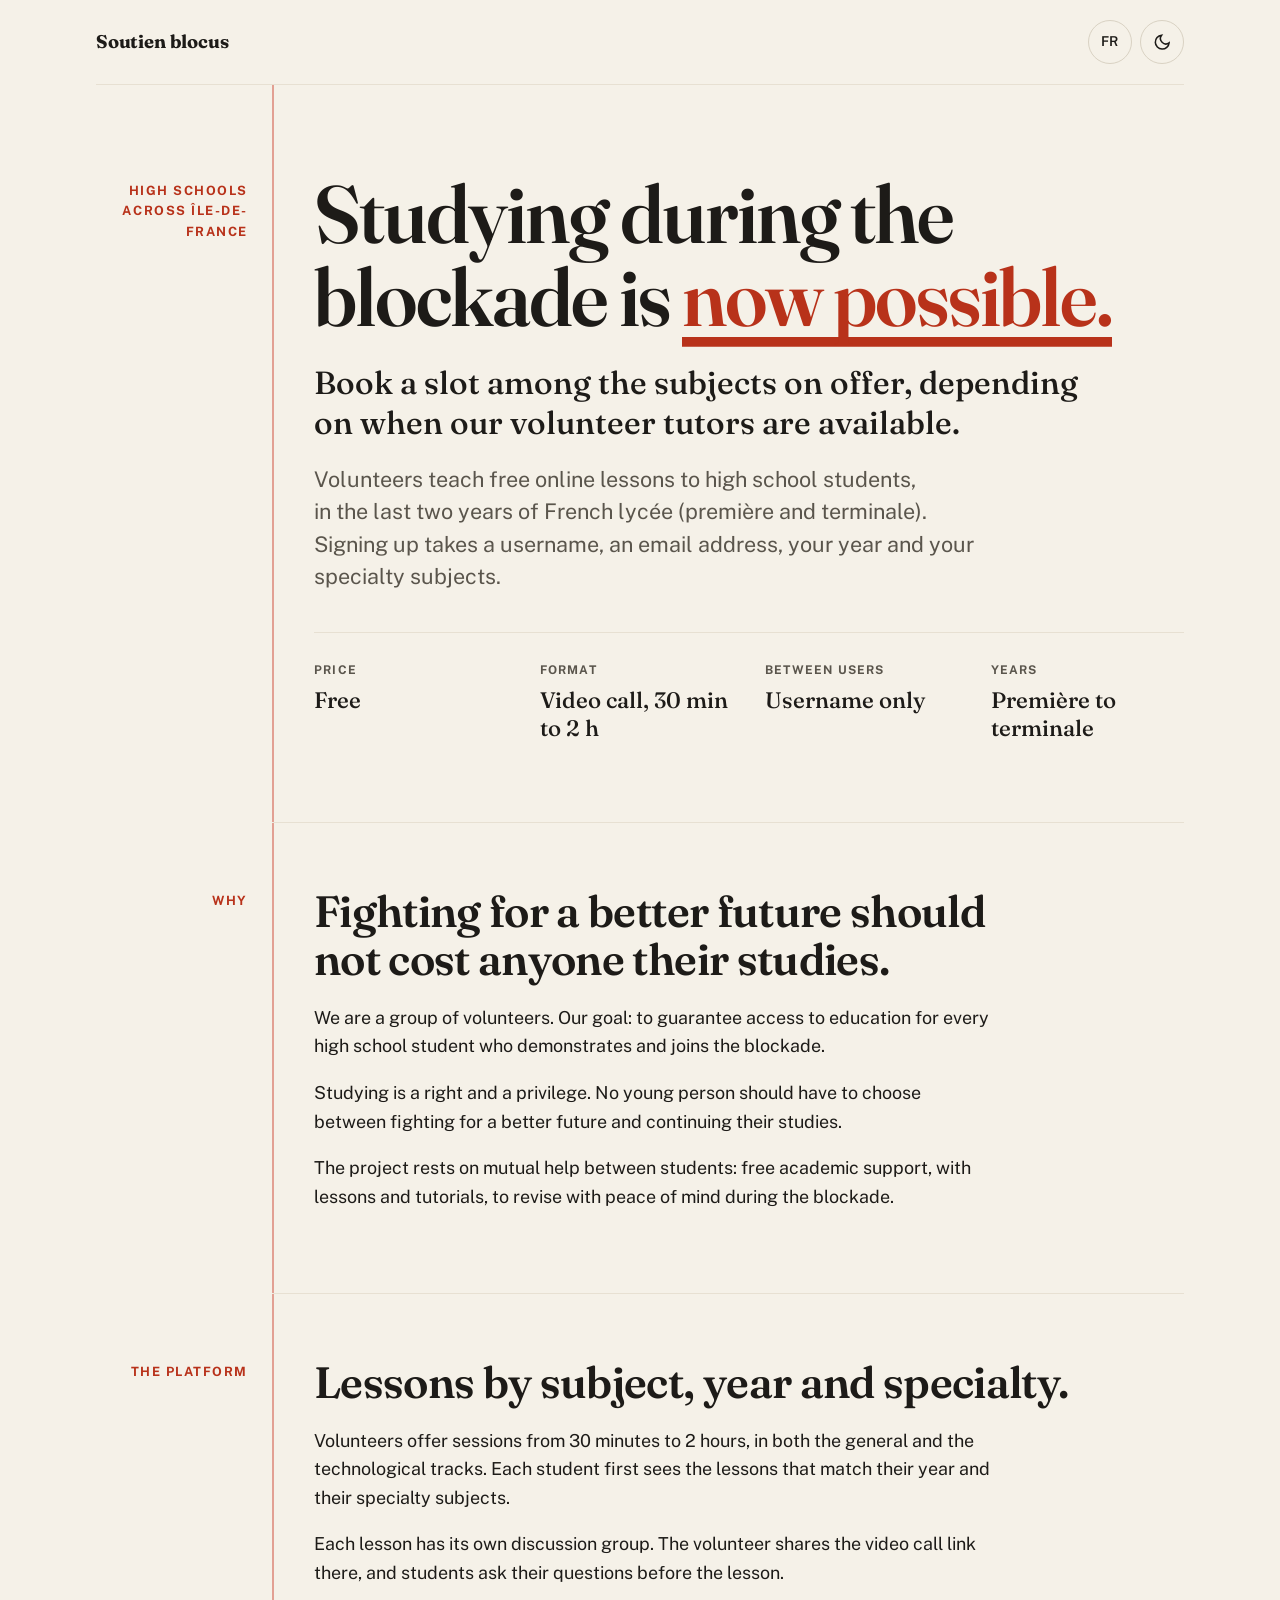
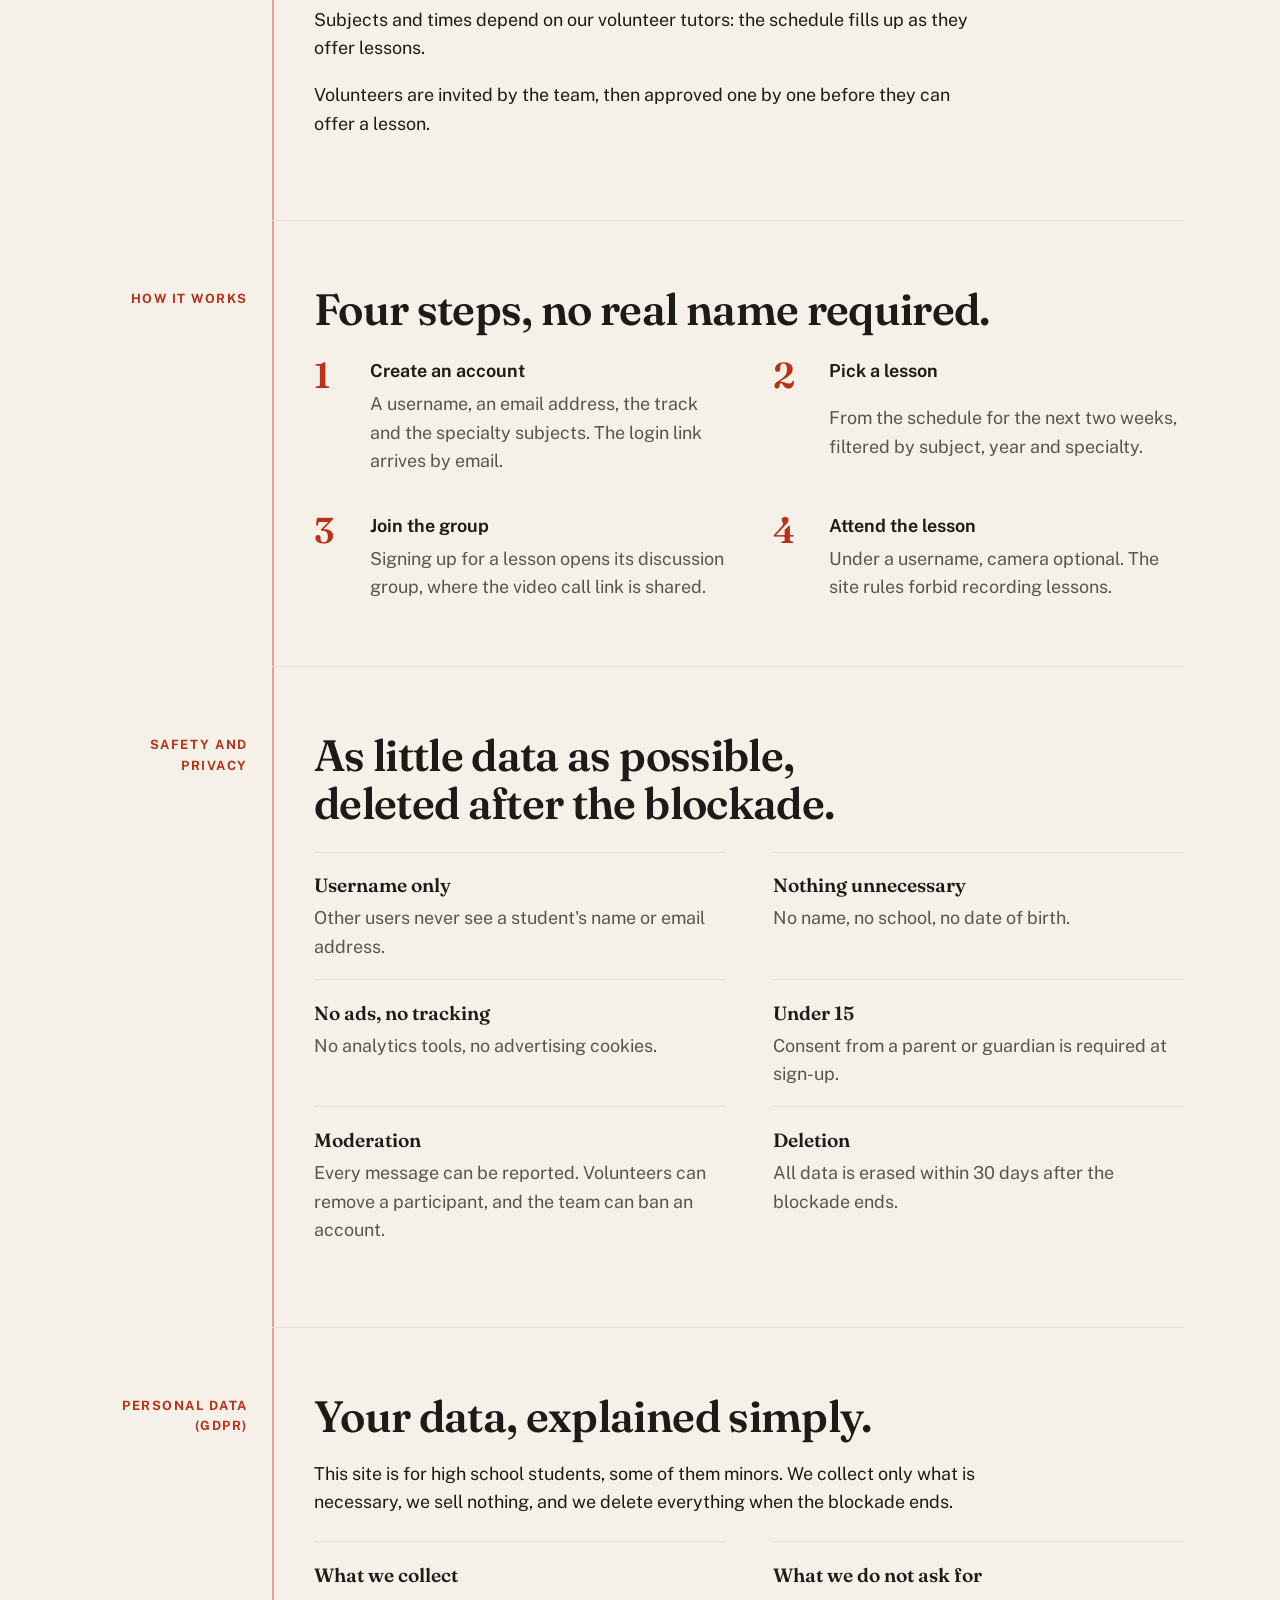
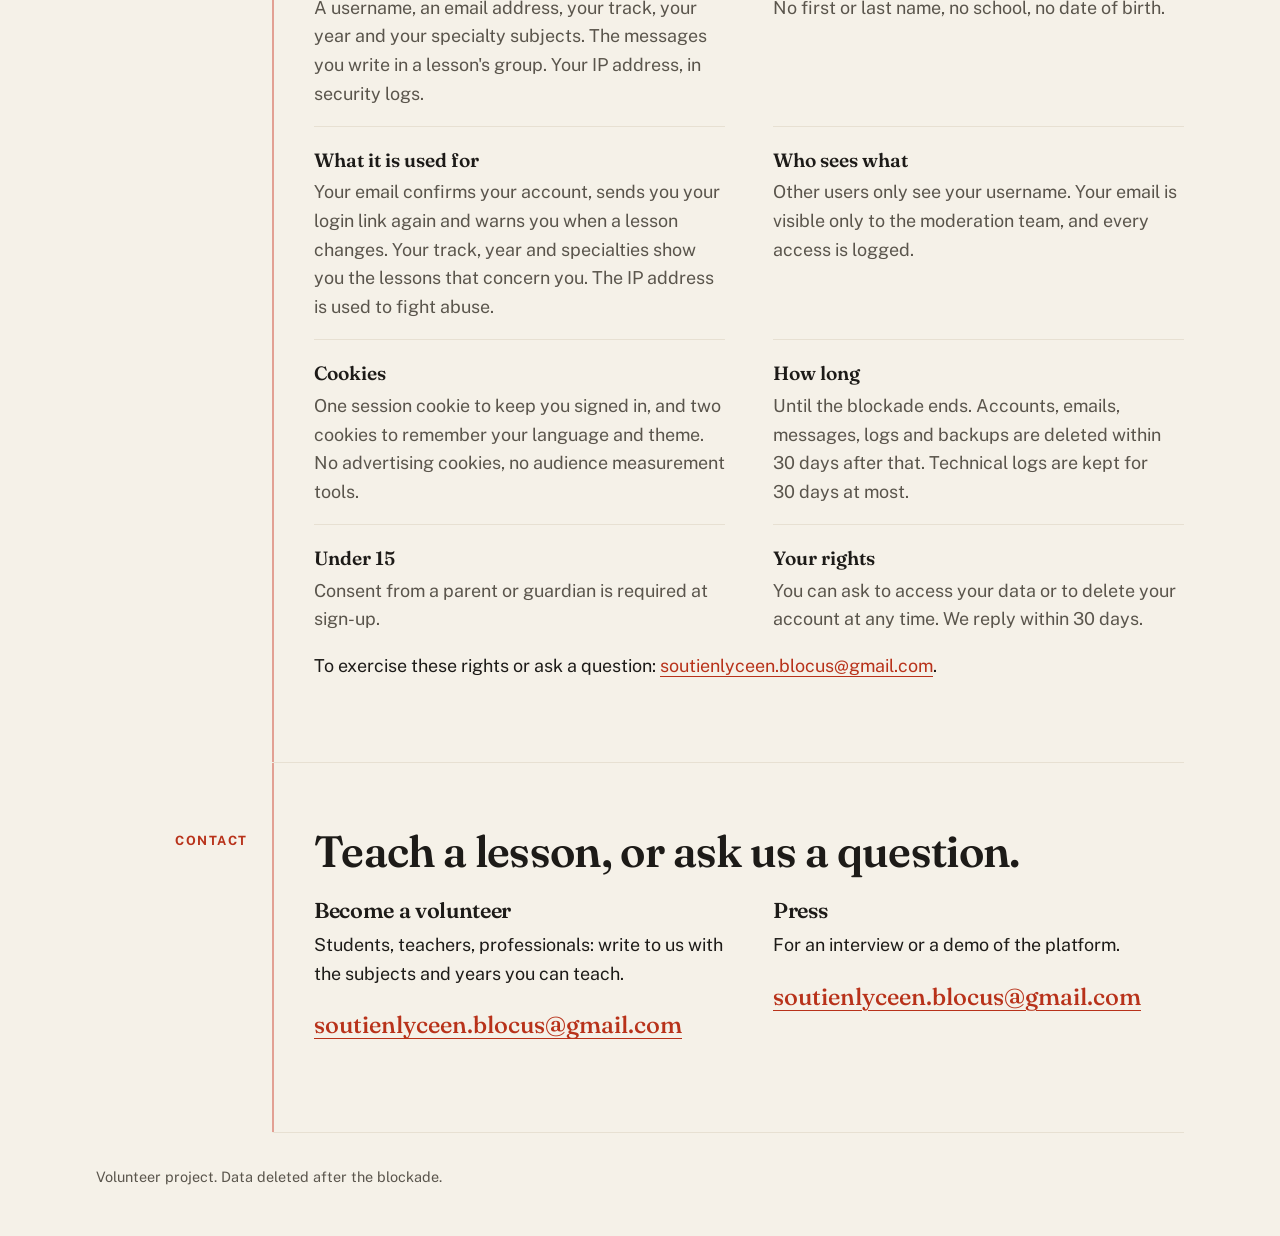
==== commit 6a0b461b: "Vitrine : données personnelles, contacts, formulations réalistes Co-Authored-By: Claude Sonnet 5.5 <" ====
--- a/en/index.html
+++ b/en/index.html
@@ -41,13 +41,13 @@
         <p class="bloc__marge">High schools across Île-de-France</p>
         <div class="bloc__contenu">
           <h1 id="titre">Studying during the blockade is <em>now possible.</em></h1>
-          <p class="accroche">Book any slot, any subject, from anywhere.</p>
-          <p class="chapeau">Volunteers teach free online lessons to high school students, across all three years of French lycée. Signing up takes a username, an email address, your year and your specialty subjects.</p>
+          <p class="accroche">Book a slot among the subjects on offer, depending on when our volunteer tutors are available.</p>
+          <p class="chapeau">Volunteers teach free online lessons to high school students, in the last two years of French lycée (première and terminale). Signing up takes a username, an email address, your year and your specialty subjects.</p>
           <dl class="faits">
             <div><dt>Price</dt><dd>Free</dd></div>
             <div><dt>Format</dt><dd>Video call, 30&nbsp;min to 2&nbsp;h</dd></div>
             <div><dt>Between users</dt><dd>Username only</dd></div>
-            <div><dt>Years</dt><dd>Seconde to terminale</dd></div>
+            <div><dt>Years</dt><dd>Première to terminale</dd></div>
           </dl>
         </div>
       </section>
@@ -58,7 +58,7 @@
           <h2 id="titre-pourquoi">Fighting for a better future should not cost anyone their studies.</h2>
           <p>We are a group of volunteers. Our goal: to guarantee access to education for every high school student who demonstrates and joins the blockade.</p>
           <p>Studying is a right and a privilege. No young person should have to choose between fighting for a better future and continuing their studies.</p>
-          <p>We offer lessons and tutorials, so that everyone can follow the teaching they need to succeed in their studies.</p>
+          <p>The project rests on mutual help between students: free academic support, with lessons and tutorials, to revise with peace of mind during the blockade.</p>
         </div>
       </section>
 
@@ -68,6 +68,7 @@
           <h2 id="titre-plateforme">Lessons by subject, year and specialty.</h2>
           <p>Volunteers offer sessions from 30&nbsp;minutes to 2&nbsp;hours, in both the general and the technological tracks. Each student first sees the lessons that match their year and their specialty subjects.</p>
           <p>Each lesson has its own discussion group. The volunteer shares the video call link there, and students ask their questions before the lesson.</p>
+          <p>Subjects and times depend on our volunteer tutors: the schedule fills up as they offer lessons.</p>
           <p>Volunteers are invited by the team, then approved one by one before they can offer a lesson.</p>
         </div>
       </section>
@@ -100,6 +101,25 @@
         </div>
       </section>
 
+      <section class="bloc" id="donnees" aria-labelledby="titre-donnees">
+        <p class="bloc__marge">Personal data (GDPR)</p>
+        <div class="bloc__contenu">
+          <h2 id="titre-donnees">Your data, explained simply.</h2>
+          <p>This site is for high school students, some of them minors. We collect only what is necessary, we sell nothing, and we delete everything when the blockade ends.</p>
+          <ul class="garanties">
+            <li><strong>What we collect</strong><span>A username, an email address, your track, your year and your specialty subjects. The messages you write in a lesson's group. Your IP address, in security logs.</span></li>
+            <li><strong>What we do not ask for</strong><span>No first or last name, no school, no date of birth.</span></li>
+            <li><strong>What it is used for</strong><span>Your email confirms your account, sends you your login link again and warns you when a lesson changes. Your track, year and specialties show you the lessons that concern you. The IP address is used to fight abuse.</span></li>
+            <li><strong>Who sees what</strong><span>Other users only see your username. Your email is visible only to the moderation team, and every access is logged.</span></li>
+            <li><strong>Cookies</strong><span>One session cookie to keep you signed in, and two cookies to remember your language and theme. No advertising cookies, no audience measurement tools.</span></li>
+            <li><strong>How long</strong><span>Until the blockade ends. Accounts, emails, messages, logs and backups are deleted within 30&nbsp;days after that. Technical logs are kept for 30&nbsp;days at most.</span></li>
+            <li><strong>Under 15</strong><span>Consent from a parent or guardian is required at sign-up.</span></li>
+            <li><strong>Your rights</strong><span>You can ask to access your data or to delete your account at any time. We reply within 30&nbsp;days.</span></li>
+          </ul>
+          <p>To exercise these rights or ask a question: <a href="mailto:soutienlyceen.blocus@gmail.com">soutienlyceen.blocus@gmail.com</a>.</p>
+        </div>
+      </section>
+
       <section class="bloc" id="contact" aria-labelledby="titre-contact">
         <p class="bloc__marge">Contact</p>
         <div class="bloc__contenu">
@@ -108,12 +128,12 @@
             <div>
               <h3>Become a volunteer</h3>
               <p>Students, teachers, professionals: write to us with the subjects and years you can teach.</p>
-              <p class="courriel"><span class="a-completer">[À COMPLÉTER : email address]</span></p>
+              <p class="courriel"><a href="mailto:soutienlyceen.blocus@gmail.com">soutienlyceen.blocus@gmail.com</a></p>
             </div>
             <div>
               <h3>Press</h3>
               <p>For an interview or a demo of the platform.</p>
-              <p class="courriel"><span class="a-completer">[À COMPLÉTER : press email address]</span></p>
+              <p class="courriel"><a href="mailto:soutienlyceen.blocus@gmail.com">soutienlyceen.blocus@gmail.com</a></p>
             </div>
           </div>
         </div>
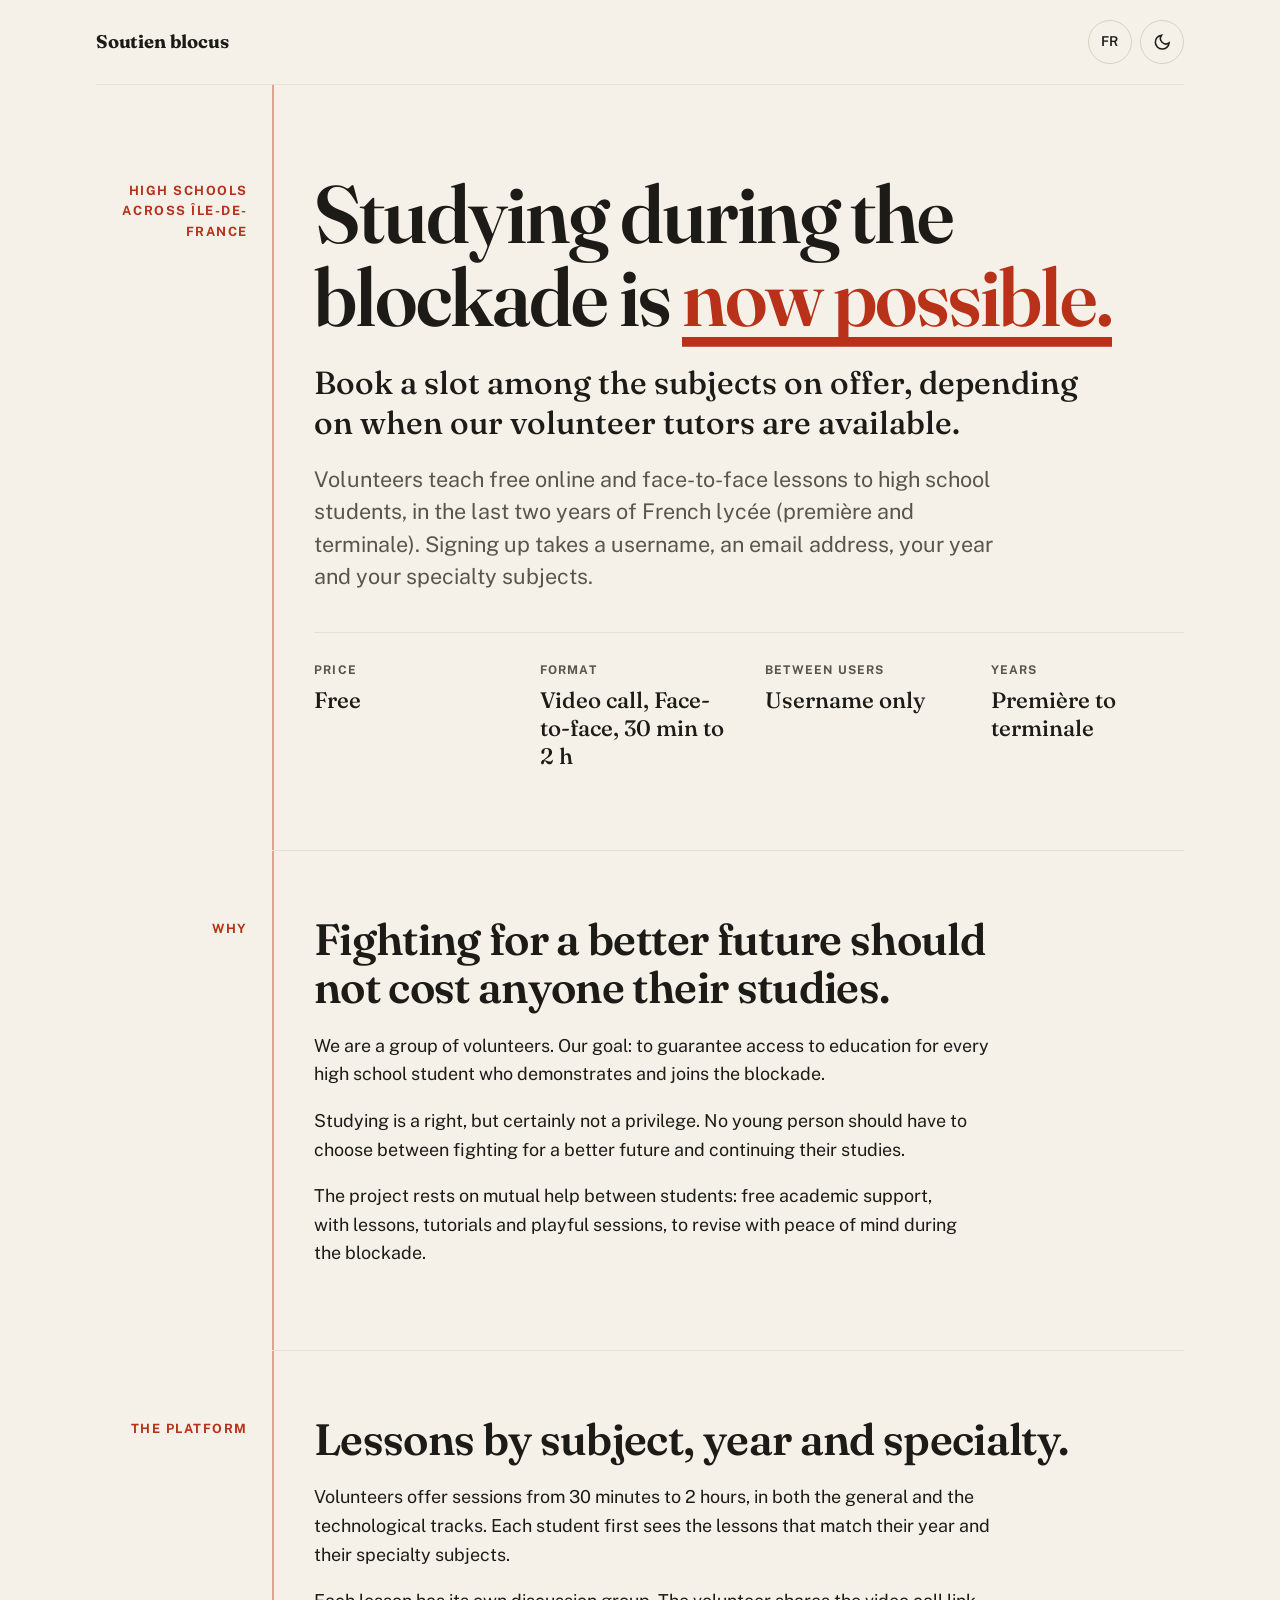
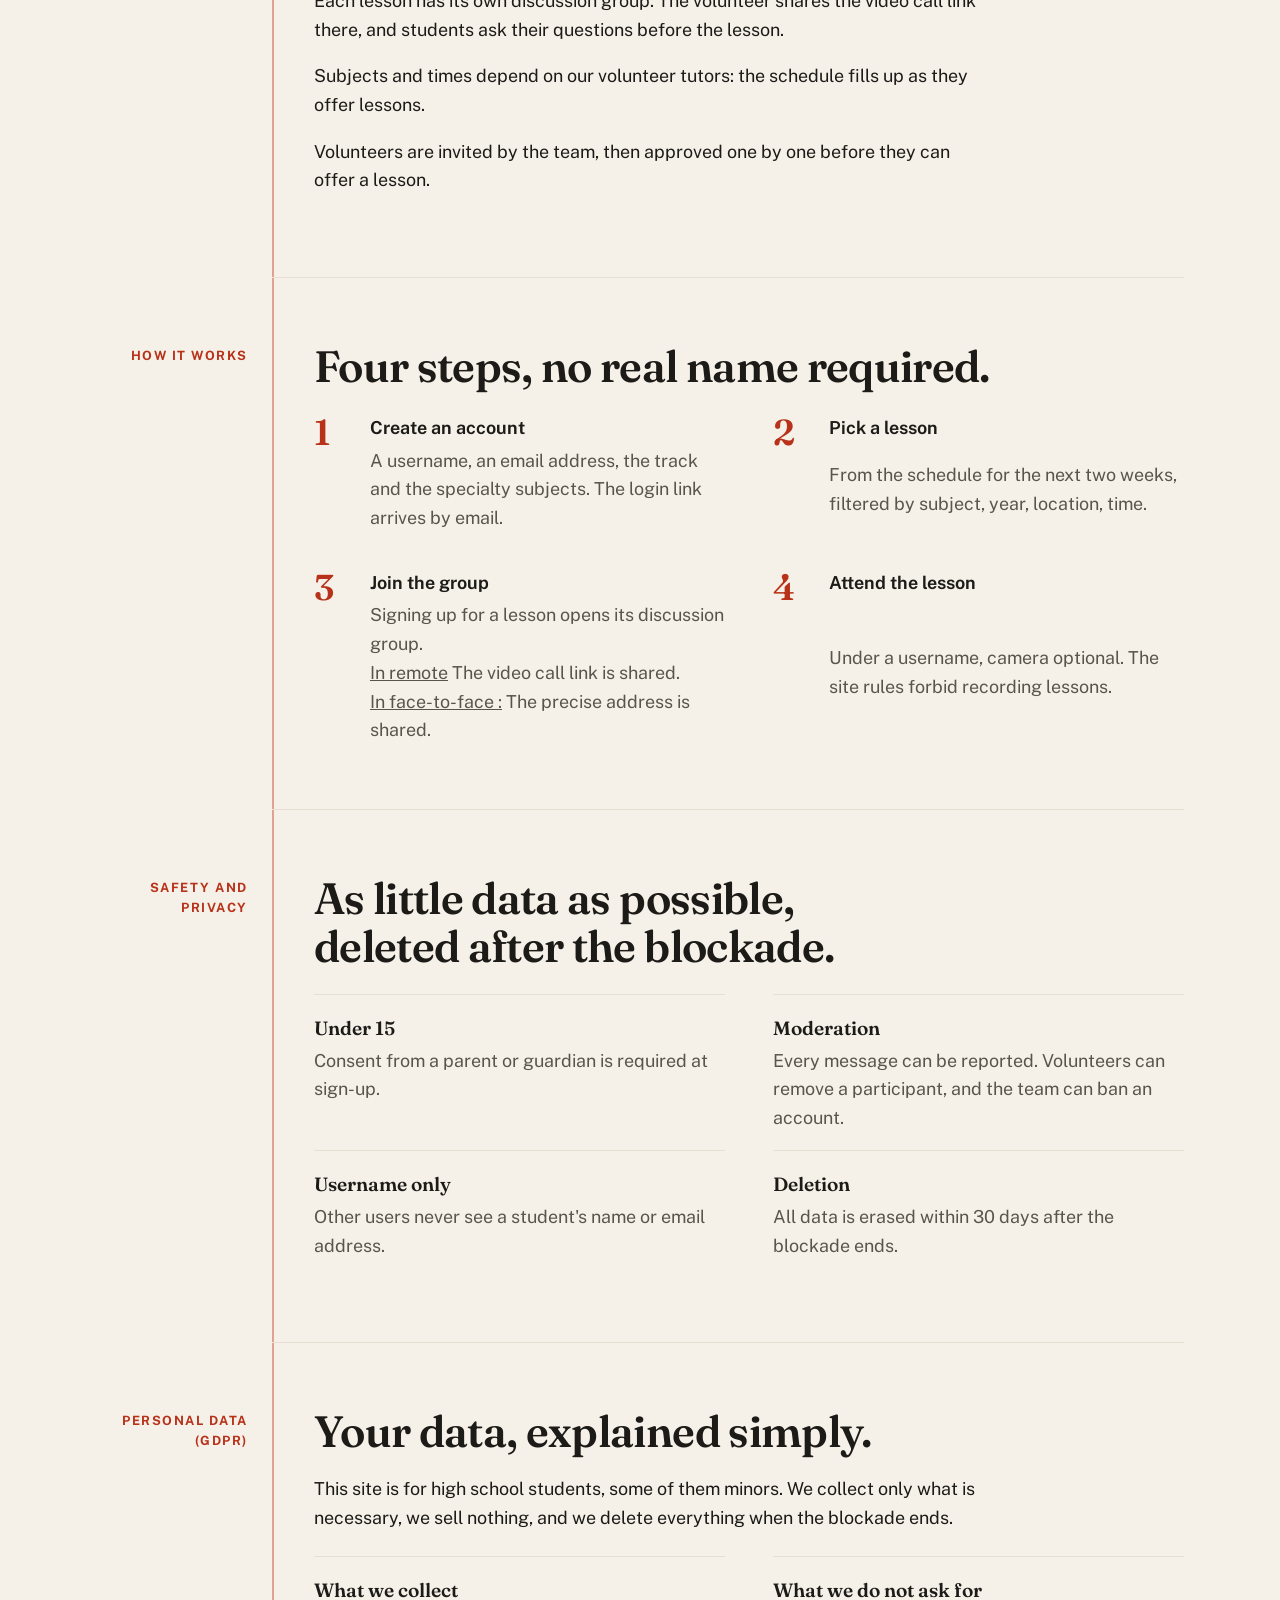
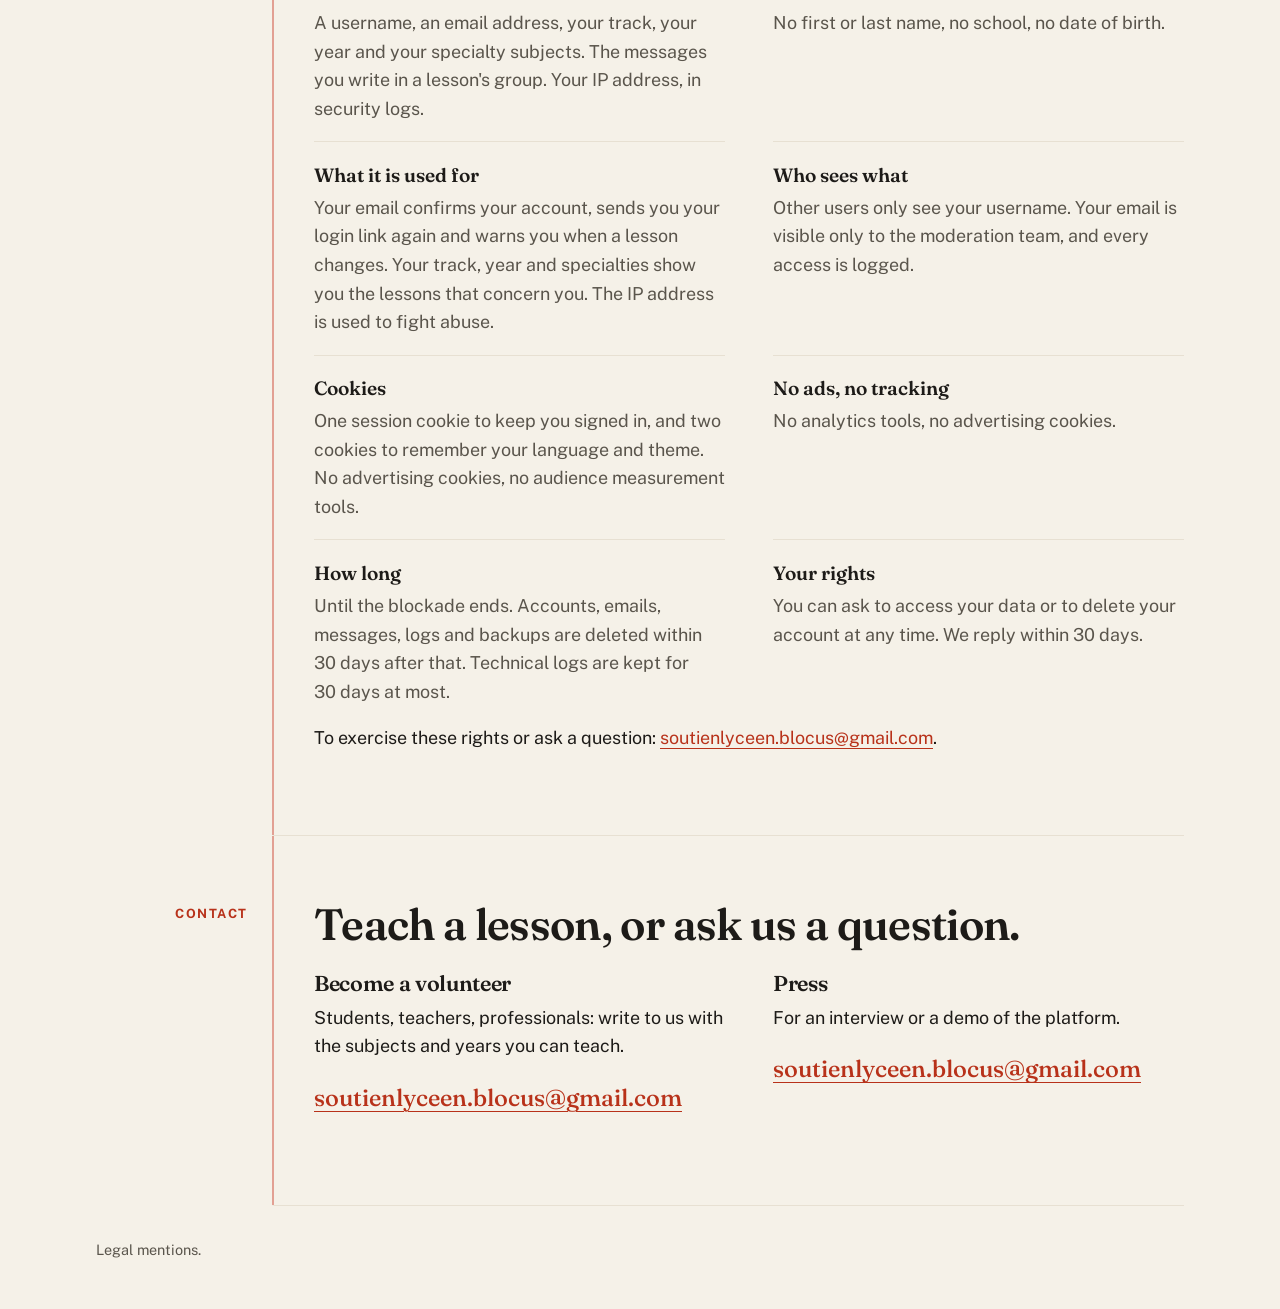
==== commit 7f2d2840: "Vitrine : corrections du contenu du site" ====
--- a/en/index.html
+++ b/en/index.html
@@ -42,10 +42,10 @@
         <div class="bloc__contenu">
           <h1 id="titre">Studying during the blockade is <em>now possible.</em></h1>
           <p class="accroche">Book a slot among the subjects on offer, depending on when our volunteer tutors are available.</p>
-          <p class="chapeau">Volunteers teach free online lessons to high school students, in the last two years of French lycée (première and terminale). Signing up takes a username, an email address, your year and your specialty subjects.</p>
+          <p class="chapeau">Volunteers teach free online and face-to-face lessons to high school students, in the last two years of French lycée (première and terminale). Signing up takes a username, an email address, your year and your specialty subjects.</p>
           <dl class="faits">
             <div><dt>Price</dt><dd>Free</dd></div>
-            <div><dt>Format</dt><dd>Video call, 30&nbsp;min to 2&nbsp;h</dd></div>
+            <div><dt>Format</dt><dd>Video call, Face-to-face, 30&nbsp;min to 2&nbsp;h</dd></div>
             <div><dt>Between users</dt><dd>Username only</dd></div>
             <div><dt>Years</dt><dd>Première to terminale</dd></div>
           </dl>
@@ -57,8 +57,8 @@
         <div class="bloc__contenu">
           <h2 id="titre-pourquoi">Fighting for a better future should not cost anyone their studies.</h2>
           <p>We are a group of volunteers. Our goal: to guarantee access to education for every high school student who demonstrates and joins the blockade.</p>
-          <p>Studying is a right and a privilege. No young person should have to choose between fighting for a better future and continuing their studies.</p>
-          <p>The project rests on mutual help between students: free academic support, with lessons and tutorials, to revise with peace of mind during the blockade.</p>
+          <p>Studying is a right, but certainly not a privilege. No young person should have to choose between fighting for a better future and continuing their studies.</p>
+          <p>The project rests on mutual help between students: free academic support, with lessons, tutorials and playful sessions, to revise with peace of mind during the blockade.</p>
         </div>
       </section>
 
@@ -79,8 +79,8 @@
           <h2 id="titre-fonctionnement">Four steps, no real name required.</h2>
           <ol class="etapes">
             <li><strong>Create an account</strong><span>A username, an email address, the track and the specialty subjects. The login link arrives by email.</span></li>
-            <li><strong>Pick a lesson</strong><span>From the schedule for the next two weeks, filtered by subject, year and specialty.</span></li>
-            <li><strong>Join the group</strong><span>Signing up for a lesson opens its discussion group, where the video call link is shared.</span></li>
+            <li><strong>Pick a lesson</strong><span>From the schedule for the next two weeks, filtered by subject, year, location, time.</span></li>
+            <li><strong>Join the group</strong><span>Signing up for a lesson opens its discussion group. <br/> <u>In remote</u> The video call link is shared. <br/> <u>In face-to-face :</u> The precise address is shared.</span></li>
             <li><strong>Attend the lesson</strong><span>Under a username, camera optional. The site rules forbid recording lessons.</span></li>
           </ol>
         </div>
@@ -91,11 +91,9 @@
         <div class="bloc__contenu">
           <h2 id="titre-securite">As little data as possible, deleted after the blockade.</h2>
           <ul class="garanties">
-            <li><strong>Username only</strong><span>Other users never see a student's name or email address.</span></li>
-            <li><strong>Nothing unnecessary</strong><span>No name, no school, no date of birth.</span></li>
-            <li><strong>No ads, no tracking</strong><span>No analytics tools, no advertising cookies.</span></li>
             <li><strong>Under 15</strong><span>Consent from a parent or guardian is required at sign-up.</span></li>
             <li><strong>Moderation</strong><span>Every message can be reported. Volunteers can remove a participant, and the team can ban an account.</span></li>
+            <li><strong>Username only</strong><span>Other users never see a student's name or email address.</span></li>
             <li><strong>Deletion</strong><span>All data is erased within 30&nbsp;days after the blockade ends.</span></li>
           </ul>
         </div>
@@ -112,8 +110,8 @@
             <li><strong>What it is used for</strong><span>Your email confirms your account, sends you your login link again and warns you when a lesson changes. Your track, year and specialties show you the lessons that concern you. The IP address is used to fight abuse.</span></li>
             <li><strong>Who sees what</strong><span>Other users only see your username. Your email is visible only to the moderation team, and every access is logged.</span></li>
             <li><strong>Cookies</strong><span>One session cookie to keep you signed in, and two cookies to remember your language and theme. No advertising cookies, no audience measurement tools.</span></li>
+            <li><strong>No ads, no tracking</strong><span>No analytics tools, no advertising cookies.</span></li>
             <li><strong>How long</strong><span>Until the blockade ends. Accounts, emails, messages, logs and backups are deleted within 30&nbsp;days after that. Technical logs are kept for 30&nbsp;days at most.</span></li>
-            <li><strong>Under 15</strong><span>Consent from a parent or guardian is required at sign-up.</span></li>
             <li><strong>Your rights</strong><span>You can ask to access your data or to delete your account at any time. We reply within 30&nbsp;days.</span></li>
           </ul>
           <p>To exercise these rights or ask a question: <a href="mailto:soutienlyceen.blocus@gmail.com">soutienlyceen.blocus@gmail.com</a>.</p>
@@ -141,7 +139,7 @@
     </main>
 
     <footer class="pied">
-      <p>Volunteer project. Data deleted after the blockade.</p>
+      <p>Legal mentions.</p>
       <div class="acces" hidden>
         <a class="bouton" href="../inscription/index.html">Sign up</a>
         <a class="bouton bouton--discret" href="../lien-perdu/index.html">I already have a personal link</a>
